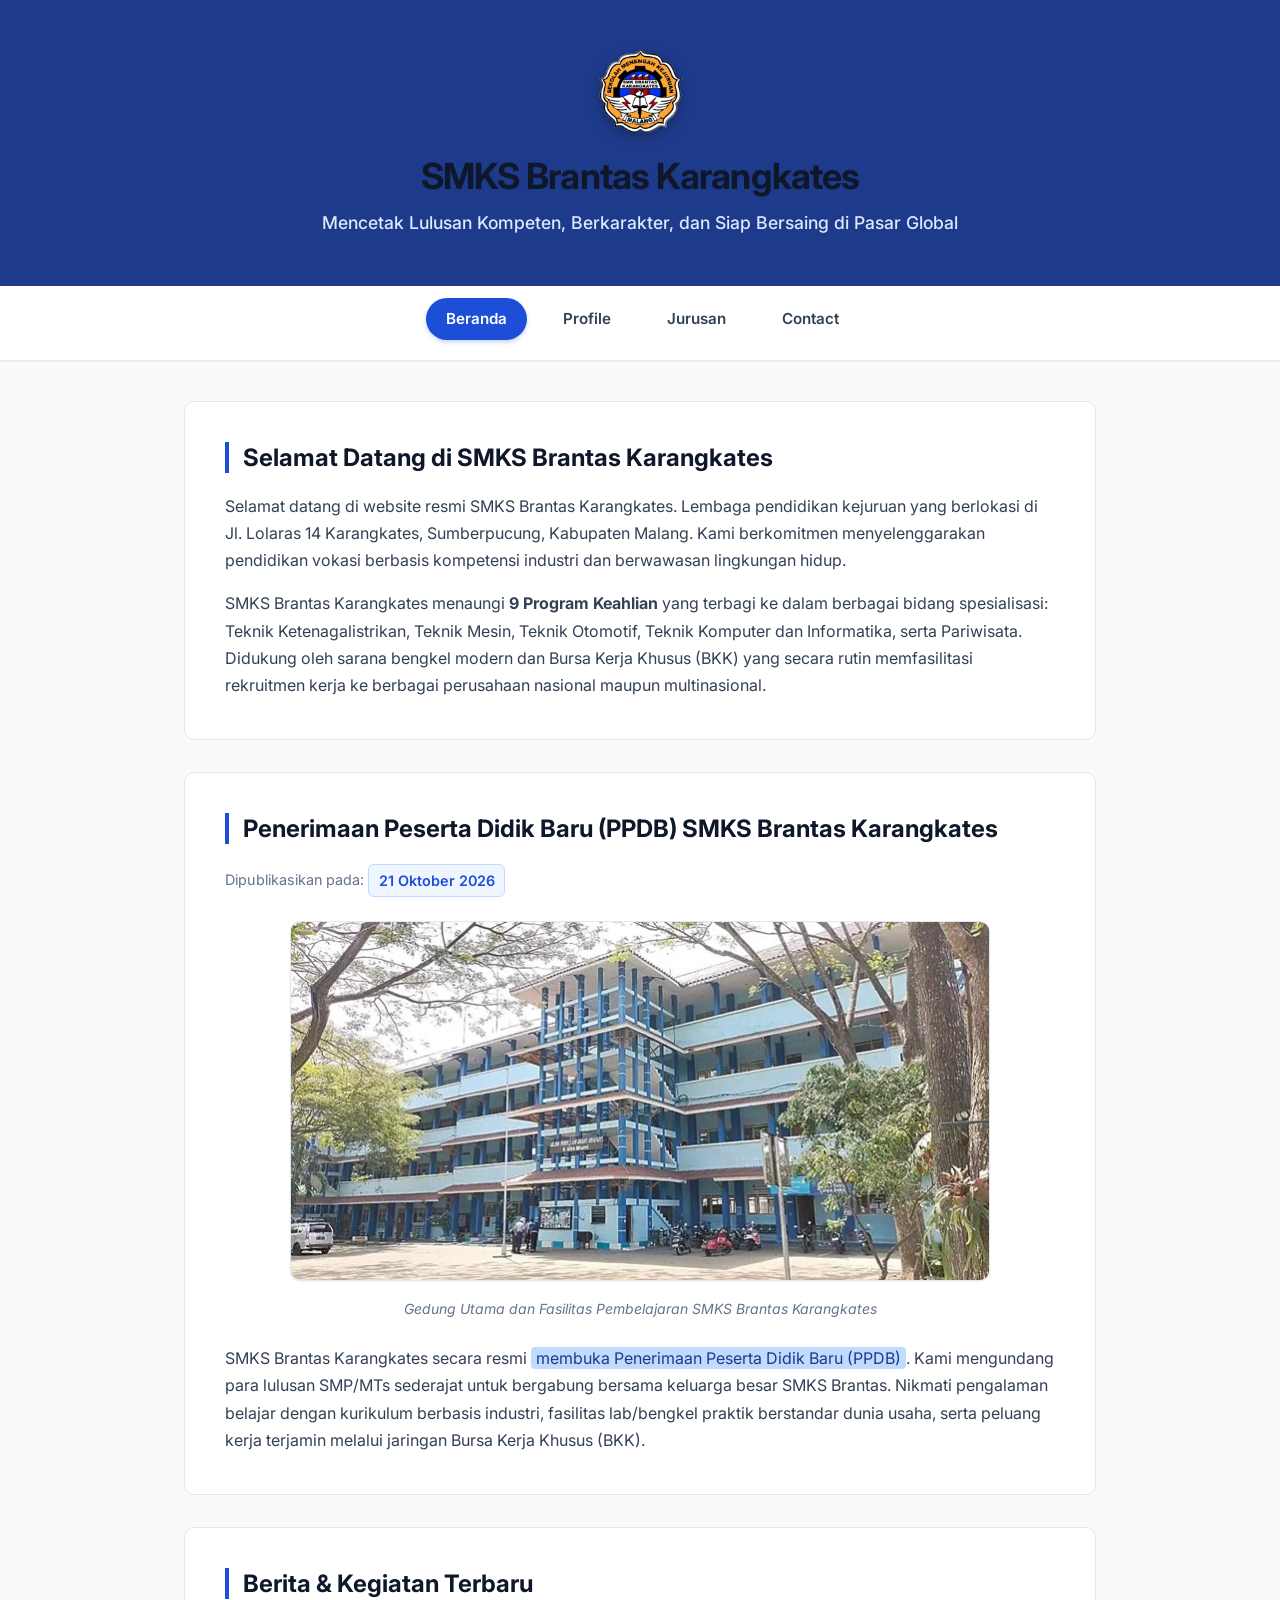
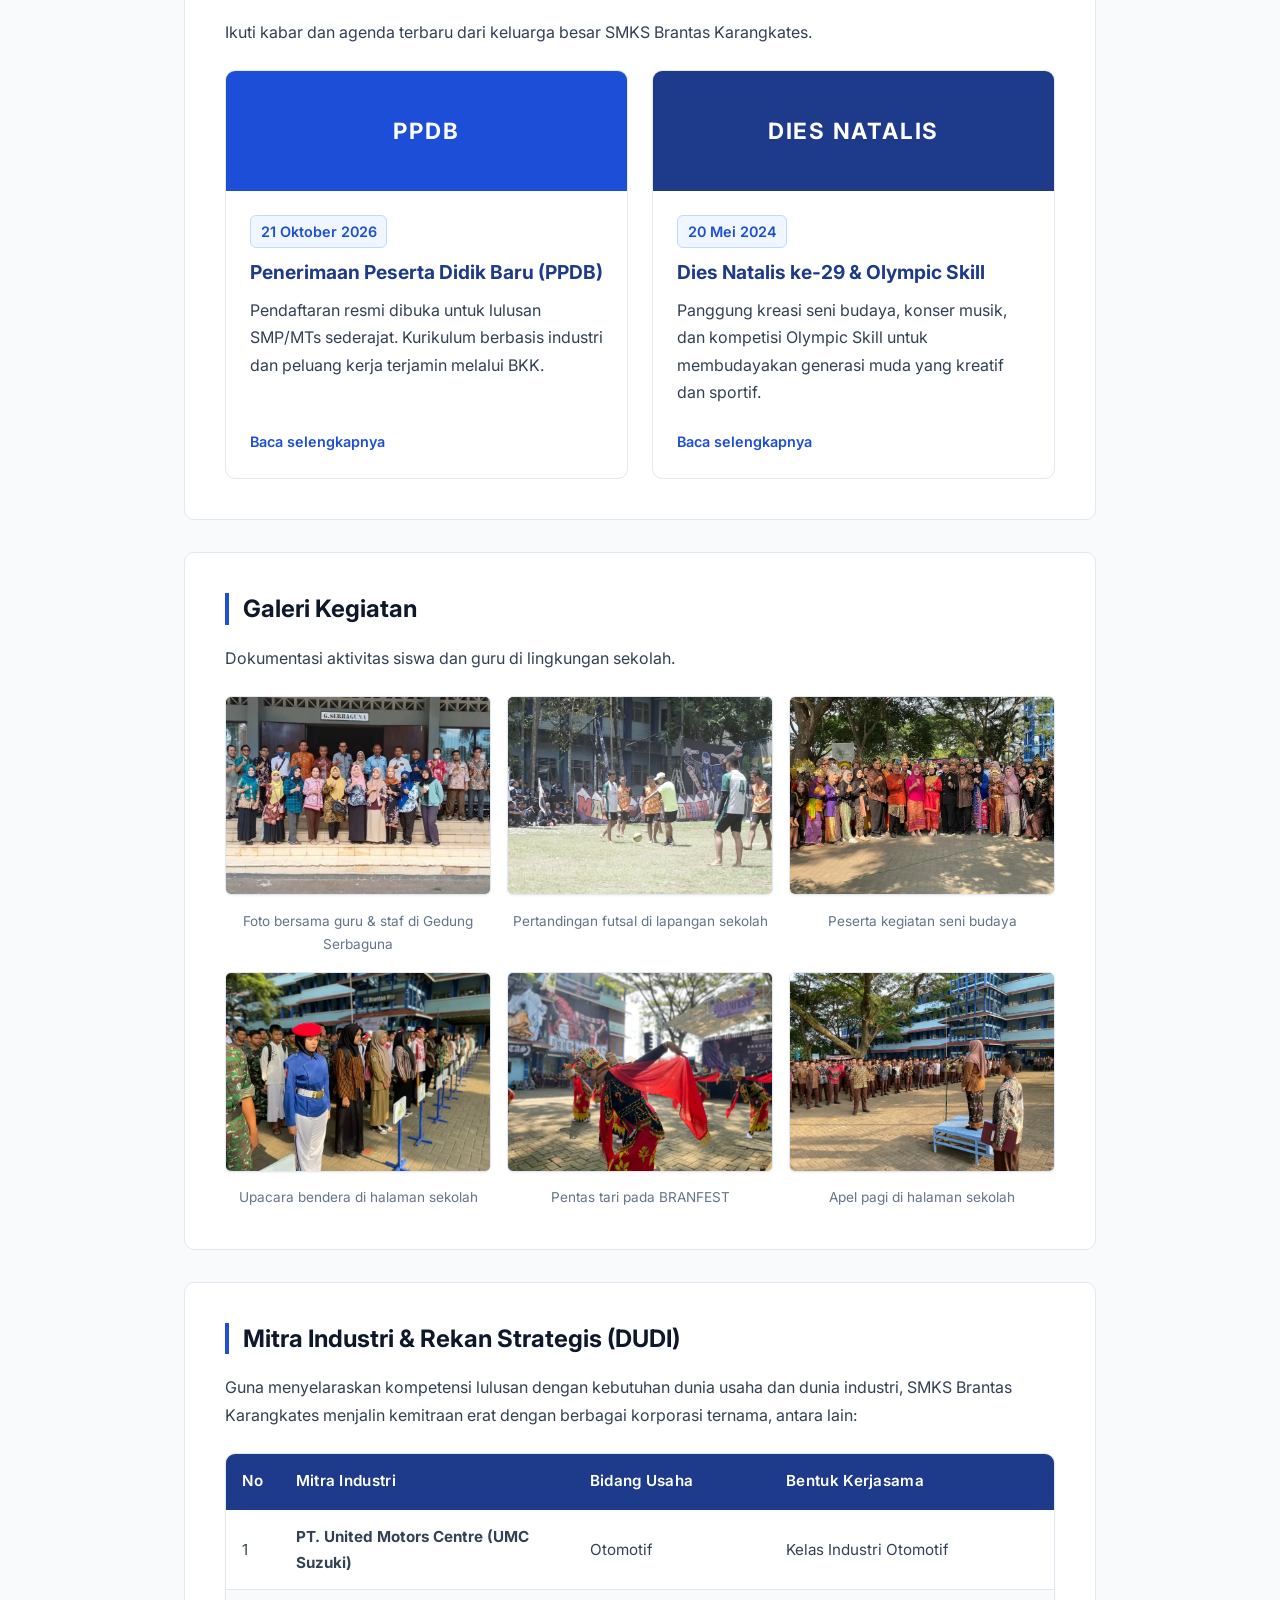
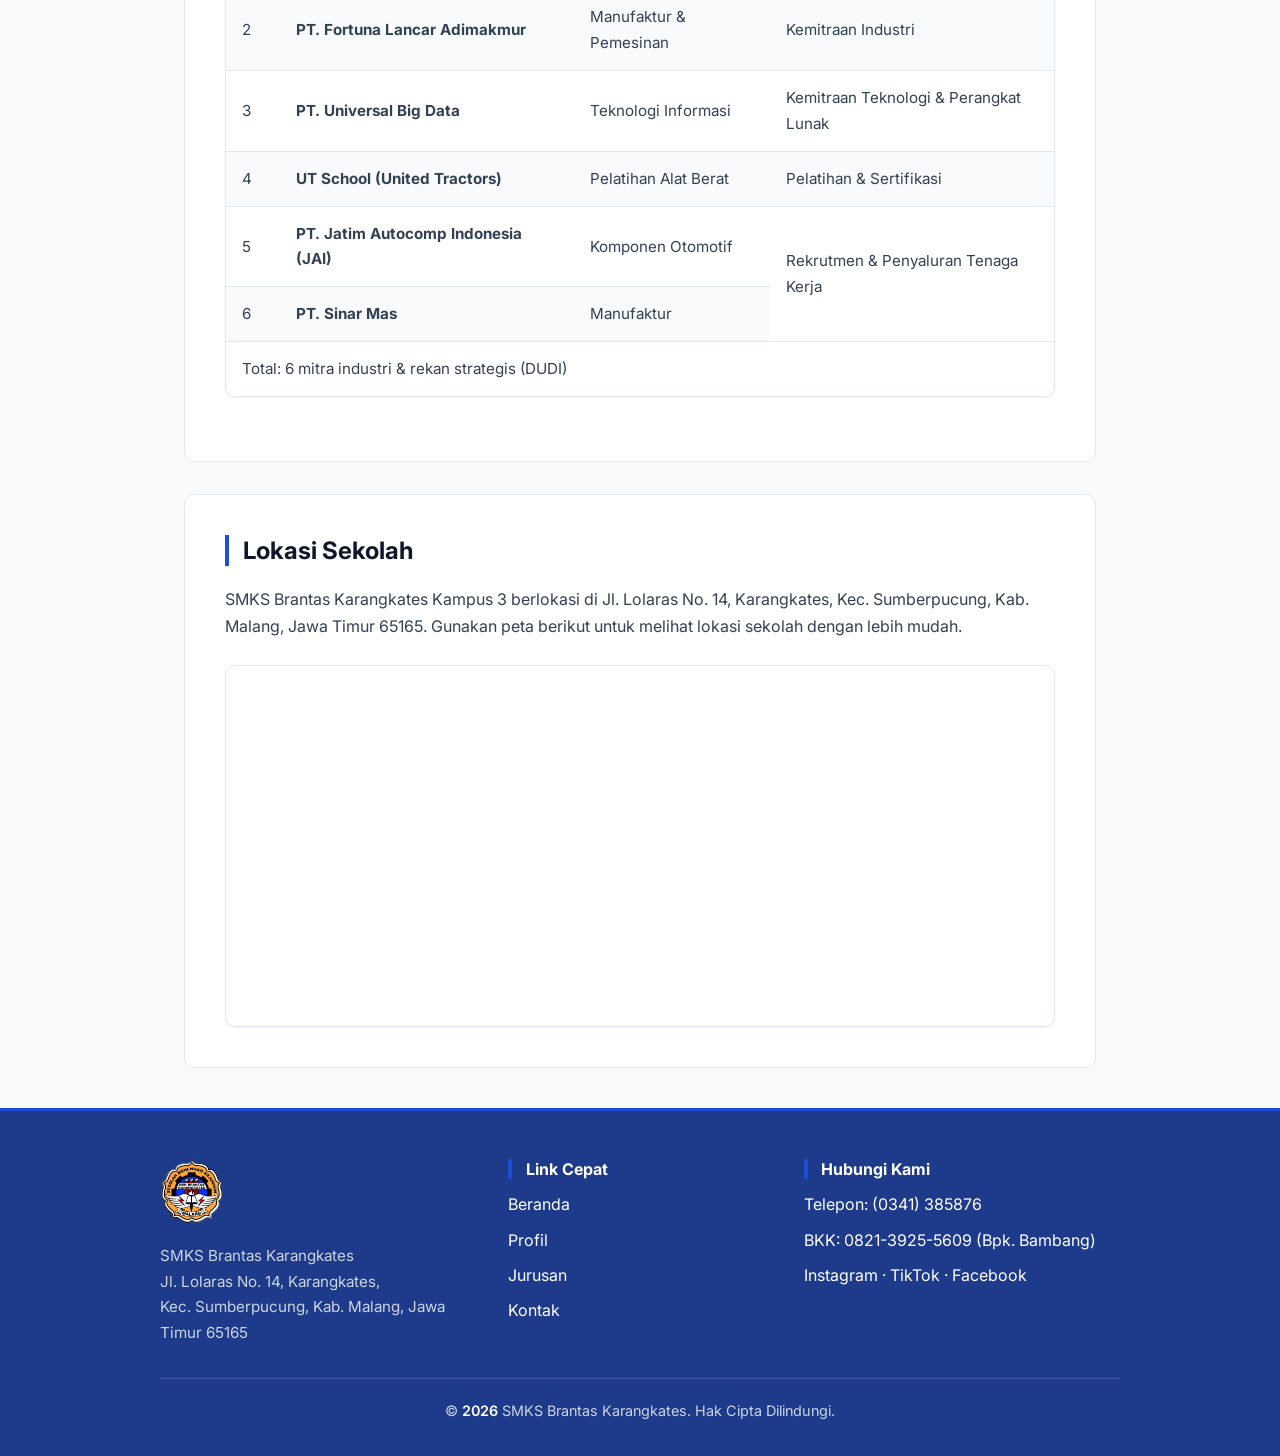
==== index.html @ 74ef0ad8 "first commit" ====
<!DOCTYPE html>
<html lang="id">
  <head>
    <meta charset="UTF-8" />
    <meta name="viewport" content="width=device-width, initial-scale=1.0" />
    <meta name="description" content="Website resmi SMKS Brantas Karangkates - sekolah kejuruan di Kabupaten Malang dengan 9 program keahlian, kurikulum berbasis industri, dan jaringan Bursa Kerja Khusus (BKK)." />
    <title>SMKS Brantas Karangkates - Beranda Resmi</title>
    <link rel="preconnect" href="https://fonts.googleapis.com" />
    <link rel="preconnect" href="https://fonts.gstatic.com" crossorigin />
    <link rel="icon" type="image/png" href="asset/favicon.png">
    <link rel="stylesheet" href="style/style.css" />
  </head>
  <body>
    <a href="#konten-utama" class="skip-link">Lewati ke konten utama</a>
    <header>
      <img src="asset/logo.webp" alt="Logo SMKS Brantas" class="logo" width="85" height="85" decoding="async" />
      <h1>SMKS Brantas Karangkates</h1>
      <p>Mencetak Lulusan Kompeten, Berkarakter, dan Siap Bersaing di Pasar Global</p>
    </header>
    <nav>
      <ul>
        <li><a href="index.html" class="active">Beranda</a></li>
        <li><a href="profile.html">Profile</a></li>
        <li><a href="jurusan.html">Jurusan</a></li>
        <li><a href="kontak.html">Contact</a></li>
      </ul>
    </nav>
    <main id="konten-utama">
      <section>
        <h2>Selamat Datang di SMKS Brantas Karangkates</h2>
        <p>
          Selamat datang di website resmi SMKS Brantas Karangkates. Lembaga pendidikan kejuruan yang berlokasi di Jl. Lolaras 14 Karangkates, Sumberpucung, Kabupaten Malang. Kami berkomitmen menyelenggarakan pendidikan vokasi berbasis kompetensi industri dan berwawasan lingkungan hidup.
        </p>
        <p>
          SMKS Brantas Karangkates menaungi <strong>9 Program Keahlian</strong> yang terbagi ke dalam berbagai bidang spesialisasi: Teknik Ketenagalistrikan, Teknik Mesin, Teknik Otomotif, Teknik Komputer dan Informatika, serta Pariwisata. Didukung oleh sarana bengkel modern dan Bursa Kerja Khusus (BKK) yang secara rutin memfasilitasi rekruitmen kerja ke berbagai perusahaan nasional maupun multinasional.
        </p>
      </section>
      <article>
        <h2>Penerimaan Peserta Didik Baru (PPDB) SMKS Brantas Karangkates</h2>
        <p class="meta-post">
          Dipublikasikan pada:
          <time datetime="2026-10-21">21 Oktober 2026</time>
        </p>
        <figure>
          <img src="asset/foto-sekolah.webp" alt="Gedung dan Lingkungan Kampus SMKS Brantas Karangkates" width="700" height="359" loading="lazy" decoding="async" />
          <figcaption>
            Gedung Utama dan Fasilitas Pembelajaran SMKS Brantas Karangkates
          </figcaption>
        </figure>
        <p>
          SMKS Brantas Karangkates secara resmi <mark>membuka Penerimaan Peserta Didik Baru (PPDB)</mark>. Kami mengundang para lulusan SMP/MTs sederajat untuk bergabung bersama keluarga besar SMKS Brantas. Nikmati pengalaman belajar dengan kurikulum berbasis industri, fasilitas lab/bengkel praktik berstandar dunia usaha, serta peluang kerja terjamin melalui jaringan Bursa Kerja Khusus (BKK).
        </p>
      </article>
      <section>
        <h2>Berita & Kegiatan Terbaru</h2>
        <p>Ikuti kabar dan agenda terbaru dari keluarga besar SMKS Brantas Karangkates.</p>
        <div class="news-grid">
          <article class="news-card">
            <div class="news-thumbnail" aria-hidden="true">
              <span>PPDB</span>
            </div>
            <div class="news-body">
              <time datetime="2026-10-21">21 Oktober 2026</time>
              <h3>Penerimaan Peserta Didik Baru (PPDB)</h3>
              <p>Pendaftaran resmi dibuka untuk lulusan SMP/MTs sederajat. Kurikulum berbasis industri dan peluang kerja terjamin melalui BKK.</p>
              <a href="#" class="news-link">Baca selengkapnya<span class="visually-hidden"> tentang Penerimaan Peserta Didik Baru</span></a>
            </div>
          </article>
          <article class="news-card">
            <div class="news-thumbnail news-thumbnail-alt" aria-hidden="true">
              <span>Dies Natalis</span>
            </div>
            <div class="news-body">
              <time datetime="2024-05-20">20 Mei 2024</time>
              <h3>Dies Natalis ke-29 & Olympic Skill</h3>
              <p>Panggung kreasi seni budaya, konser musik, dan kompetisi Olympic Skill untuk membudayakan generasi muda yang kreatif dan sportif.</p>
              <a href="#" class="news-link">Baca selengkapnya<span class="visually-hidden"> tentang Dies Natalis ke-29</span></a>
            </div>
          </article>
        </div>
      </section>
      <section>
        <h2>Galeri Kegiatan</h2>
        <p>Dokumentasi aktivitas siswa dan guru di lingkungan sekolah.</p>
        <div class="galeri-grid">
          <figure>
            <img src="asset/galeri/galeri-1.webp" alt="Foto bersama guru dan staf di depan Gedung Serbaguna sekolah" width="800" height="600" loading="lazy" decoding="async" />
            <figcaption>Foto bersama guru &amp; staf di Gedung Serbaguna</figcaption>
          </figure>
          <figure>
            <img src="asset/galeri/galeri-2.webp" alt="Pertandingan futsal antarkelas di lapangan sekolah" width="800" height="600" loading="lazy" decoding="async" />
            <figcaption>Pertandingan futsal di lapangan sekolah</figcaption>
          </figure>
          <figure>
            <img src="asset/galeri/galeri-3.webp" alt="Peserta kegiatan seni budaya mengenakan busana tradisional" width="800" height="600" loading="lazy" decoding="async" />
            <figcaption>Peserta kegiatan seni budaya</figcaption>
          </figure>
          <figure>
            <img src="asset/galeri/galeri-4.webp" alt="Barisan siswa mengikuti upacara bendera di halaman sekolah" width="800" height="600" loading="lazy" decoding="async" />
            <figcaption>Upacara bendera di halaman sekolah</figcaption>
          </figure>
          <figure>
            <img src="asset/galeri/galeri-5.webp" alt="Pentas seni tari tradisional pada acara BRANFEST" width="800" height="600" loading="lazy" decoding="async" />
            <figcaption>Pentas tari pada BRANFEST</figcaption>
          </figure>
          <figure>
            <img src="asset/galeri/galeri-6.webp" alt="Apel pagi siswa di halaman sekolah" width="800" height="600" loading="lazy" decoding="async" />
            <figcaption>Apel pagi di halaman sekolah</figcaption>
          </figure>
        </div>
      </section>
      <section>
        <h2>Mitra Industri & Rekan Strategis (DUDI)</h2>
        <p>
          Guna menyelaraskan kompetensi lulusan dengan kebutuhan dunia usaha dan dunia industri, SMKS Brantas Karangkates menjalin kemitraan erat dengan berbagai korporasi ternama, antara lain:
        </p>
        <table>
          <thead>
            <tr>
              <th scope="col">No</th>
              <th scope="col">Mitra Industri</th>
              <th scope="col">Bidang Usaha</th>
              <th scope="col">Bentuk Kerjasama</th>
            </tr>
          </thead>
          <tbody>
            <tr>
              <td>1</td>
              <td><strong>PT. United Motors Centre (UMC Suzuki)</strong></td>
              <td>Otomotif</td>
              <td>Kelas Industri Otomotif</td>
            </tr>
            <tr>
              <td>2</td>
              <td><strong>PT. Fortuna Lancar Adimakmur</strong></td>
              <td>Manufaktur &amp; Pemesinan</td>
              <td>Kemitraan Industri</td>
            </tr>
            <tr>
              <td>3</td>
              <td><strong>PT. Universal Big Data</strong></td>
              <td>Teknologi Informasi</td>
              <td>Kemitraan Teknologi &amp; Perangkat Lunak</td>
            </tr>
            <tr>
              <td>4</td>
              <td><strong>UT School (United Tractors)</strong></td>
              <td>Pelatihan Alat Berat</td>
              <td>Pelatihan &amp; Sertifikasi</td>
            </tr>
            <tr>
              <td>5</td>
              <td><strong>PT. Jatim Autocomp Indonesia (JAI)</strong></td>
              <td>Komponen Otomotif</td>
              <td rowspan="2">Rekrutmen &amp; Penyaluran Tenaga Kerja</td>
            </tr>
            <tr>
              <td>6</td>
              <td><strong>PT. Sinar Mas</strong></td>
              <td>Manufaktur</td>
            </tr>
            <tr>
              <td colspan="4">Total: 6 mitra industri &amp; rekan strategis (DUDI)</td>
            </tr>
          </tbody>
        </table>
      </section>
      <section class="location-section">
        <h2>Lokasi Sekolah</h2>
        <p>
          SMKS Brantas Karangkates Kampus 3 berlokasi di Jl. Lolaras No. 14, Karangkates, Kec. Sumberpucung, Kab. Malang, Jawa Timur 65165.
          Gunakan peta berikut untuk melihat lokasi sekolah dengan lebih mudah.
        </p>
        <div class="location-map">
          <iframe
            src="https://www.google.com/maps/embed?pb=!1m18!1m12!1m3!1d3260.2536402565647!2d112.45830697422477!3d-8.155505378003454!2m3!1f0!2f0!3f0!3m2!1i1024!2i768!4f13.1!3m3!1m2!1s0x2e78986a45e338a7%3A0xc690d927e300d085!2sSMK%20Brantas%20Karangkates%20Kampus%203!5e0!3m2!1sid!2sid!4v1793754090041!5m2!1sid!2sid"
            title="Peta lokasi SMK Brantas Karangkates Kampus 3"
            width="600"
            height="450"
            style="border:0;"
            allowfullscreen=""
            loading="lazy"
            referrerpolicy="strict-origin-when-cross-origin">
          </iframe>
        </div>
      </section>
    </main>
    <footer>
        <div class="footer-grid">
            <div class="footer-col">
                <img src="asset/logo.webp" alt="Logo SMKS Brantas Karangkates" class="footer-logo" width="64" height="64" loading="lazy" decoding="async">
                <p>SMKS Brantas Karangkates<br>Jl. Lolaras No. 14, Karangkates,<br>Kec. Sumberpucung, Kab. Malang, Jawa Timur 65165</p>
            </div>
            <div class="footer-col">
                <h2 class="footer-heading">Link Cepat</h2>
                <ul>
                    <li><a href="index.html">Beranda</a></li>
                    <li><a href="profile.html">Profil</a></li>
                    <li><a href="jurusan.html">Jurusan</a></li>
                    <li><a href="kontak.html">Kontak</a></li>
                </ul>
            </div>
            <div class="footer-col">
                <h2 class="footer-heading">Hubungi Kami</h2>
                <ul>
                    <li>Telepon: (0341) 385876</li>
                    <li>BKK: 0821-3925-5609 (Bpk. Bambang)</li>
                    <li>
                        <a href="https://www.instagram.com/smkbrantaskarangkates" target="_blank" rel="noopener" aria-label="Instagram SMKS Brantas Karangkates (terbuka di tab baru)">Instagram</a> &middot;
                        <a href="https://www.tiktok.com/@smkbrantaskarangkates" target="_blank" rel="noopener" aria-label="TikTok SMKS Brantas Karangkates (terbuka di tab baru)">TikTok</a> &middot;
                        <a href="https://www.facebook.com/smkbrantaskarangkates/" target="_blank" rel="noopener" aria-label="Facebook SMKS Brantas Karangkates (terbuka di tab baru)">Facebook</a>
                    </li>
                </ul>
            </div>
        </div>
        <p class="footer-copy">&copy; <time datetime="2026">2026</time> SMKS Brantas Karangkates. Hak Cipta Dilindungi.</p>
    </footer>
  </body>
</html>
---- style/style.css ----
/* ==========================================================================
   SMKS Brantas - Modern & Clean Blue Theme
   ========================================================================== */

@import url('https://fonts.googleapis.com/css2?family=Inter:wght@400;500;600;700&display=swap');

:root {
    --primary-blue: #1d4ed8;       /* Blue 700 */
    --primary-dark: #1e3a8a;       /* Blue 900 */
    --primary-light: #3b82f6;      /* Blue 500 */
    --accent-sky: #60a5fa;         /* Blue 400 */
    --bg-light: #f8fafc;           /* Slate 50 */
    --bg-blue-tint: #eff6ff;       /* Blue 50 */
    --card-bg: #ffffff;
    --text-primary: #0f172a;       /* Slate 900 */
    --text-secondary: #334155;     /* Slate 700 */
    --text-muted: #64748b;         /* Slate 500 */
    --border-color: #e2e8f0;       /* Slate 200 */
    --border-blue: #bfdbfe;        /* Blue 200 */
    --shadow-sm: 0 1px 2px 0 rgba(0, 0, 0, 0.05);
    --shadow-md: 0 4px 6px -1px rgba(15, 23, 42, 0.07), 0 2px 4px -2px rgba(15, 23, 42, 0.05);
    --shadow-lg: 0 10px 15px -3px rgba(30, 64, 175, 0.1), 0 4px 6px -4px rgba(30, 64, 175, 0.05);
    --radius-sm: 6px;
    --radius-md: 10px;
    --radius-lg: 16px;
}

/* Skip Link (Aksesibilitas) */
.skip-link {
    position: absolute;
    top: -100px;
    left: 1rem;
    z-index: 1000;
    background-color: var(--primary-blue);
    color: #ffffff;
    padding: 0.75rem 1.25rem;
    border-radius: 0 0 var(--radius-sm) var(--radius-sm);
    font-weight: 600;
    text-decoration: none;
    transition: top 0.2s ease-in-out;
}

.skip-link:focus {
    top: 0;
}

/* Hero Call-To-Action Buttons */
.cta-row {
    display: flex;
    justify-content: center;
    flex-wrap: wrap;
    gap: 0.75rem;
    margin-top: 1.5rem;
}

.btn {
    display: inline-block;
    padding: 0.75rem 1.5rem;
    font-size: 0.95rem;
    font-weight: 600;
    text-decoration: none;
    border-radius: var(--radius-sm);
    transition: all 0.2s ease-in-out;
}

.btn-primary {
    background-color: #ffffff;
    color: var(--primary-dark);
}

.btn-primary:hover {
    background-color: var(--bg-blue-tint);
    transform: scale(0.98);
}

.btn-secondary {
    background-color: rgba(255, 255, 255, 0.12);
    color: #ffffff;
    border: 1px solid rgba(255, 255, 255, 0.45);
}

.btn-secondary:hover {
    background-color: rgba(255, 255, 255, 0.22);
    transform: scale(0.98);
}

.btn:focus-visible {
    outline: 3px solid #ffffff;
    outline-offset: 2px;
}

/* Reset & Base Styles */
* {
    margin: 0;
    padding: 0;
    box-sizing: border-box;
}

body {
    font-family: 'Inter', system-ui, -apple-system, sans-serif;
    background-color: var(--bg-light);
    color: var(--text-secondary);
    line-height: 1.7;
    min-height: 100vh;
    display: flex;
    flex-direction: column;
}

html {
    scroll-behavior: smooth;
}

/* ==========================================================================
   Header
   ========================================================================== */
header {
    background-color: var(--primary-dark);
    color: #ffffff;
    padding: 3rem 1.5rem;
    text-align: center;
}

header .logo {
    width: 85px;
    height: 85px;
    object-fit: contain;
    margin-bottom: 0.75rem;
    filter: drop-shadow(0 4px 6px rgba(0, 0, 0, 0.25));
    border: none;
    box-shadow: none;
    border-radius: 0;
    background: transparent;
    display: inline-block;
}

header h1 {
    font-size: 2.25rem;
    font-weight: 700;
    letter-spacing: -0.025em;
    margin-bottom: 0.5rem;
}

header p {
    font-size: 1.1rem;
    color: #dbeafe;
    font-weight: 500;
}

/* ==========================================================================
   Navigation Bar
   ========================================================================== */
nav {
    background-color: #ffffff;
    box-shadow: var(--shadow-sm);
    border-bottom: 1px solid var(--border-color);
    position: sticky;
    top: 0;
    z-index: 100;
}

nav ul {
    list-style: none;
    display: flex;
    justify-content: center;
    align-items: center;
    gap: 0.75rem;
    padding: 0.75rem 1rem;
    max-width: 1000px;
    margin: 0 auto;
    flex-wrap: wrap;
}

nav ul li a {
    text-decoration: none;
    color: var(--text-secondary);
    font-weight: 600;
    font-size: 0.95rem;
    padding: 0.5rem 1.25rem;
    border-radius: 9999px;
    transition: all 0.2s ease-in-out;
    display: inline-block;
}

nav ul li a:hover {
    color: var(--primary-blue);
    background-color: var(--bg-blue-tint);
}

nav ul li a.active {
    color: #ffffff;
    background-color: var(--primary-blue);
    box-shadow: 0 2px 4px rgba(29, 78, 216, 0.25);
}

nav ul li a:focus-visible {
    outline: 3px solid var(--primary-light);
    outline-offset: 2px;
    border-radius: 9999px;
}

/* ==========================================================================
   Main Content Layout
   ========================================================================== */
main {
    max-width: 960px;
    width: 100%;
    margin: 2.5rem auto;
    padding: 0 1.5rem;
    flex: 1;
    display: flex;
    flex-direction: column;
    gap: 2rem;
}

/* Sections & Articles */
section,
article {
    background-color: var(--card-bg);
    border-radius: var(--radius-md);
    border: 1px solid var(--border-color);
    box-shadow: none;
    padding: 2.5rem;
}

h2 {
    font-size: 1.5rem;
    color: var(--text-primary);
    margin-bottom: 1.25rem;
    position: relative;
    padding-left: 0.85rem;
    border-left: 4px solid var(--primary-blue);
}

/* Headings */
h1, h2, h3, h4 {
    color: var(--text-primary);
    font-weight: 700;
    line-height: 1.3;
}

h3 {
    font-size: 1.2rem;
    color: var(--primary-dark);
    margin: 1.5rem 0 0.75rem 0;
}

p {
    margin-bottom: 1rem;
    color: var(--text-secondary);
}

p:last-child {
    margin-bottom: 0;
}

/* Jurusan: Jump Nav & Grid Kartu */
.jump-nav {
    display: flex;
    flex-wrap: wrap;
    gap: 0.5rem;
    margin-top: 1.25rem;
}

.jump-nav a {
    display: inline-block;
    padding: 0.4rem 0.9rem;
    font-size: 0.85rem;
    font-weight: 600;
    color: var(--primary-blue);
    background-color: var(--bg-blue-tint);
    border: 1px solid var(--border-blue);
    border-radius: 9999px;
    text-decoration: none;
    transition: all 0.2s ease-in-out;
}

.jump-nav a:hover {
    color: #ffffff;
    background-color: var(--primary-blue);
}

.jump-nav a:focus-visible {
    outline: 3px solid var(--primary-light);
    outline-offset: 2px;
}

.jurusan-grid {
    display: grid;
    grid-template-columns: repeat(auto-fit, minmax(340px, 1fr));
    gap: 1.5rem;
}

.jurusan-card {
    scroll-margin-top: 5.5rem;
}

.jurusan-card h2 {
    font-size: 1.25rem;
}

.jurusan-card h3 {
    font-size: 1.05rem;
}

/* Galeri Kegiatan */
.galeri-grid {
    display: grid;
    grid-template-columns: repeat(auto-fit, minmax(240px, 1fr));
    gap: 1rem;
    margin-top: 1.5rem;
}

.galeri-grid figure {
    margin: 0;
}

.galeri-grid img {
    width: 100%;
    aspect-ratio: 4 / 3;
    object-fit: cover;
    border-radius: var(--radius-sm);
}

.galeri-grid figcaption {
    margin-top: 0.4rem;
    font-size: 0.85rem;
    font-style: normal;
}

/* Definition List Kontak */
.kontak-list {
    margin: 1rem 0 0 0;
}

.kontak-list dt {
    font-weight: 700;
    color: var(--text-primary);
}

.kontak-list dd {
    margin: 0.15rem 0 0.9rem 0;
    padding-left: 1.25rem;
    border-left: 3px solid var(--border-blue);
    color: var(--text-secondary);
}

.kontak-list a {
    color: var(--primary-blue);
    font-weight: 600;
}

/* Tabel */
.table-wrap {
    overflow-x: auto;
}

mark {
    background-color: var(--border-blue);
    color: var(--primary-dark);
    padding: 0.05em 0.3em;
    border-radius: 4px;
}

/* Berita: Kartu Grid (News Cards) */
.meta-post {
    font-size: 0.9rem;
    color: var(--text-muted);
}

.news-grid {
    display: grid;
    grid-template-columns: repeat(auto-fit, minmax(280px, 1fr));
    gap: 1.5rem;
    margin-top: 1.5rem;
}

.news-card {
    padding: 0;
    overflow: hidden;
    display: flex;
    flex-direction: column;
}

.news-card:hover {
    transform: translateY(-3px);
    box-shadow: var(--shadow-lg);
}

.news-thumbnail {
    height: 120px;
    display: flex;
    align-items: center;
    justify-content: center;
    background-color: var(--primary-blue);
}

.news-thumbnail-alt {
    background-color: var(--primary-dark);
}

.news-thumbnail span {
    color: #ffffff;
    font-weight: 700;
    font-size: 1.4rem;
    letter-spacing: 0.08em;
    text-transform: uppercase;
}

.news-body {
    padding: 1.5rem;
    display: flex;
    flex-direction: column;
    gap: 0.5rem;
    flex: 1;
}

.news-body time {
    align-self: flex-start;
}

.news-body h3 {
    margin: 0.25rem 0;
}

.news-link {
    margin-top: auto;
    color: var(--primary-blue);
    font-weight: 600;
    font-size: 0.9rem;
    text-decoration: none;
}

.news-link:hover {
    text-decoration: underline;
}

.visually-hidden {
    position: absolute;
    width: 1px;
    height: 1px;
    margin: -1px;
    padding: 0;
    overflow: hidden;
    clip: rect(0 0 0 0);
    white-space: nowrap;
    border: 0;
}

/* Time Badge */
time {
    display: inline-block;
    color: var(--primary-blue);
    font-weight: 600;
    font-size: 0.9rem;
    background-color: var(--bg-blue-tint);
    padding: 0.2rem 0.6rem;
    border-radius: var(--radius-sm);
    border: 1px solid var(--border-blue);
}

/* ==========================================================================
   Blockquote
   ========================================================================== */
blockquote {
    background-color: var(--bg-blue-tint);
    border-left: 4px solid var(--primary-blue);
    border-radius: 0 var(--radius-md) var(--radius-md) 0;
    padding: 1.25rem 1.5rem;
    margin: 1.5rem 0;
    font-style: italic;
    color: var(--primary-dark);
}

blockquote p {
    margin-bottom: 0.5rem;
    color: var(--primary-dark);
    font-weight: 500;
}

blockquote cite {
    display: block;
    font-size: 0.875rem;
    font-style: normal;
    font-weight: 600;
    color: var(--text-muted);
}

/* ==========================================================================
   Lists (OL & UL)
   ========================================================================== */
ol, ul {
    margin: 1rem 0 1.25rem 1.5rem;
    color: var(--text-secondary);
}

ol li, ul li {
    margin-bottom: 0.5rem;
    padding-left: 0.25rem;
}

ol li::marker {
    color: var(--primary-blue);
    font-weight: 700;
}

ul li::marker {
    color: var(--primary-light);
}

/* ==========================================================================
   Figures & Images
   ========================================================================== */
figure {
    margin: 1.5rem 0;
    text-align: center;
}

figure img,
img {
    max-width: 100%;
    height: auto;
    border-radius: var(--radius-md);
    box-shadow: var(--shadow-sm);
    border: 1px solid var(--border-color);
    display: inline-block;
}

figcaption {
    margin-top: 0.5rem;
    font-size: 0.875rem;
    color: var(--text-muted);
    font-style: italic;
}

/* ==========================================================================
   Embedded Media / Video (iframe)
   ========================================================================== */
iframe {
    display: block;
    margin: 1.5rem auto;
    max-width: 100%;
    aspect-ratio: 16 / 9;
    height: auto;
    border-radius: var(--radius-md);
    box-shadow: var(--shadow-sm);
    border: none;
}

.location-map {
    overflow: hidden;
    margin-top: 1.5rem;
    border: 1px solid var(--border-color);
    border-radius: var(--radius-md);
    box-shadow: var(--shadow-sm);
}

.location-map iframe {
    width: 100%;
    height: 360px;
    margin: 0;
}

/* ==========================================================================
   Table Styles
   ========================================================================== */
table {
    width: 100%;
    border-collapse: separate;
    border-spacing: 0;
    margin: 1.5rem 0;
    border-radius: var(--radius-md);
    overflow: hidden;
    border: 1px solid var(--border-color);
    box-shadow: var(--shadow-sm);
    background-color: #ffffff;
}

table thead {
    background-color: var(--primary-dark);
    color: #ffffff;
}

table th {
    padding: 0.875rem 1rem;
    font-weight: 600;
    font-size: 0.95rem;
    text-align: left;
    letter-spacing: 0.02em;
    border-bottom: 2px solid var(--primary-dark);
}

table td {
    padding: 0.875rem 1rem;
    font-size: 0.95rem;
    color: var(--text-secondary);
    border-bottom: 1px solid var(--border-color);
}

table tbody tr:last-child td {
    border-bottom: none;
}

table tbody tr:nth-child(even) {
    background-color: #f8fafc;
}

table tbody tr:hover {
    background-color: var(--bg-blue-tint);
    transition: background-color 0.15s ease-in-out;
}

/* ==========================================================================
   Forms & Contact Controls
   ========================================================================== */
form {
    display: flex;
    flex-direction: column;
    gap: 1.25rem;
    margin-top: 1.5rem;
}

.form-group {
    display: flex;
    flex-direction: column;
    gap: 0.5rem;
}

.form-group label {
    font-weight: 600;
    color: var(--text-primary);
    font-size: 0.95rem;
}

input[type="text"],
input[type="email"],
input[type="tel"],
textarea {
    width: 100%;
    padding: 0.75rem 1rem;
    font-family: inherit;
    font-size: 0.95rem;
    color: var(--text-primary);
    background-color: #ffffff;
    border: 1.5px solid var(--border-color);
    border-radius: var(--radius-sm);
    transition: all 0.2s ease-in-out;
}

input:focus,
textarea:focus {
    outline: none;
    border-color: var(--primary-light);
    box-shadow: 0 0 0 3px rgba(59, 130, 246, 0.2);
}

button[type="submit"] {
    align-self: flex-start;
    padding: 0.75rem 1.75rem;
    background-color: var(--primary-blue);
    color: #ffffff;
    font-size: 0.95rem;
    font-weight: 600;
    border: none;
    border-radius: var(--radius-sm);
    cursor: pointer;
    transition: background-color 0.2s ease-in-out;
}

button[type="submit"]:hover {
    background-color: var(--primary-dark);
}

button[type="submit"]:focus-visible {
    outline: 3px solid var(--primary-light);
    outline-offset: 2px;
}

/* Helper Text & Form Feedback */
.helper-text {
    color: var(--text-muted);
    font-size: 0.8rem;
}

.form-feedback {
    background-color: var(--bg-blue-tint);
    border: 1px solid var(--border-blue);
    border-left: 4px solid var(--primary-blue);
    border-radius: var(--radius-sm);
    padding: 0.875rem 1rem;
    color: var(--primary-dark);
    font-weight: 500;
    font-size: 0.95rem;
}

/* ==========================================================================
   Footer
   ========================================================================== */
footer {
    background-color: var(--primary-dark);
    color: #ffffff;
    padding: 3rem 1.5rem 2rem;
    margin-top: auto;
    border-top: 3px solid var(--primary-blue);
}

.footer-grid {
    display: grid;
    grid-template-columns: 1.2fr 1fr 1.2fr;
    gap: 2rem;
    max-width: 960px;
    margin: 0 auto;
}

.footer-logo {
    width: 64px;
    height: 64px;
    object-fit: contain;
    margin-bottom: 0.75rem;
    filter: none;
    border: none;
    box-shadow: none;
    background: transparent;
}

.footer-heading {
    color: #ffffff;
    font-size: 1rem;
    font-weight: 700;
    margin-bottom: 0.75rem;
}

.footer-col ul {
    list-style: none;
    margin: 0;
    padding: 0;
}

.footer-col li {
    margin-bottom: 0.5rem;
    padding-left: 0;
    color: #ffffff;
}

.footer-col li::marker {
    content: none;
}

.footer-col a {
    color: #ffffff;
    text-decoration: none;
}

.footer-col a:hover {
    color: #ffffff;
    text-decoration: underline;
}

.footer-col a:focus-visible {
    outline: 3px solid var(--accent-sky);
    outline-offset: 2px;
}

.footer-copy {
    text-align: center;
    max-width: 960px;
    margin: 2rem auto 0;
    padding-top: 1.25rem;
    border-top: 1px solid rgba(255, 255, 255, 0.15);
    font-size: 0.9rem;
}

footer p {
    color: #cbd5e1;
    font-size: 0.95rem;
}

footer time {
    background: transparent;
    border: none;
    padding: 0;
    color: #ffffff;
}

/* ==========================================================================
   Responsive Design
   ========================================================================== */
@media (max-width: 640px) {
    header {
        padding: 2rem 1rem;
    }

    header h1 {
        font-size: 1.75rem;
    }

    nav ul {
        gap: 0.35rem;
        flex-wrap: nowrap;
        overflow-x: auto;
        justify-content: flex-start;
        -webkit-overflow-scrolling: touch;
    }

    nav ul li a {
        padding: 0.4rem 0.8rem;
        font-size: 0.875rem;
        white-space: nowrap;
        min-height: 44px;
        display: inline-flex;
        align-items: center;
    }

    .cta-row .btn {
        width: 100%;
        text-align: center;
    }

    .footer-grid {
        grid-template-columns: 1fr;
        gap: 1.5rem;
    }

    .jurusan-grid,
    .galeri-grid,
    .news-grid {
        grid-template-columns: 1fr;
    }

    section, article {
        padding: 1.25rem;
    }

    table th, table td {
        padding: 0.6rem 0.75rem;
        font-size: 0.85rem;
    }

    .location-map iframe {
        height: 280px;
    }
}
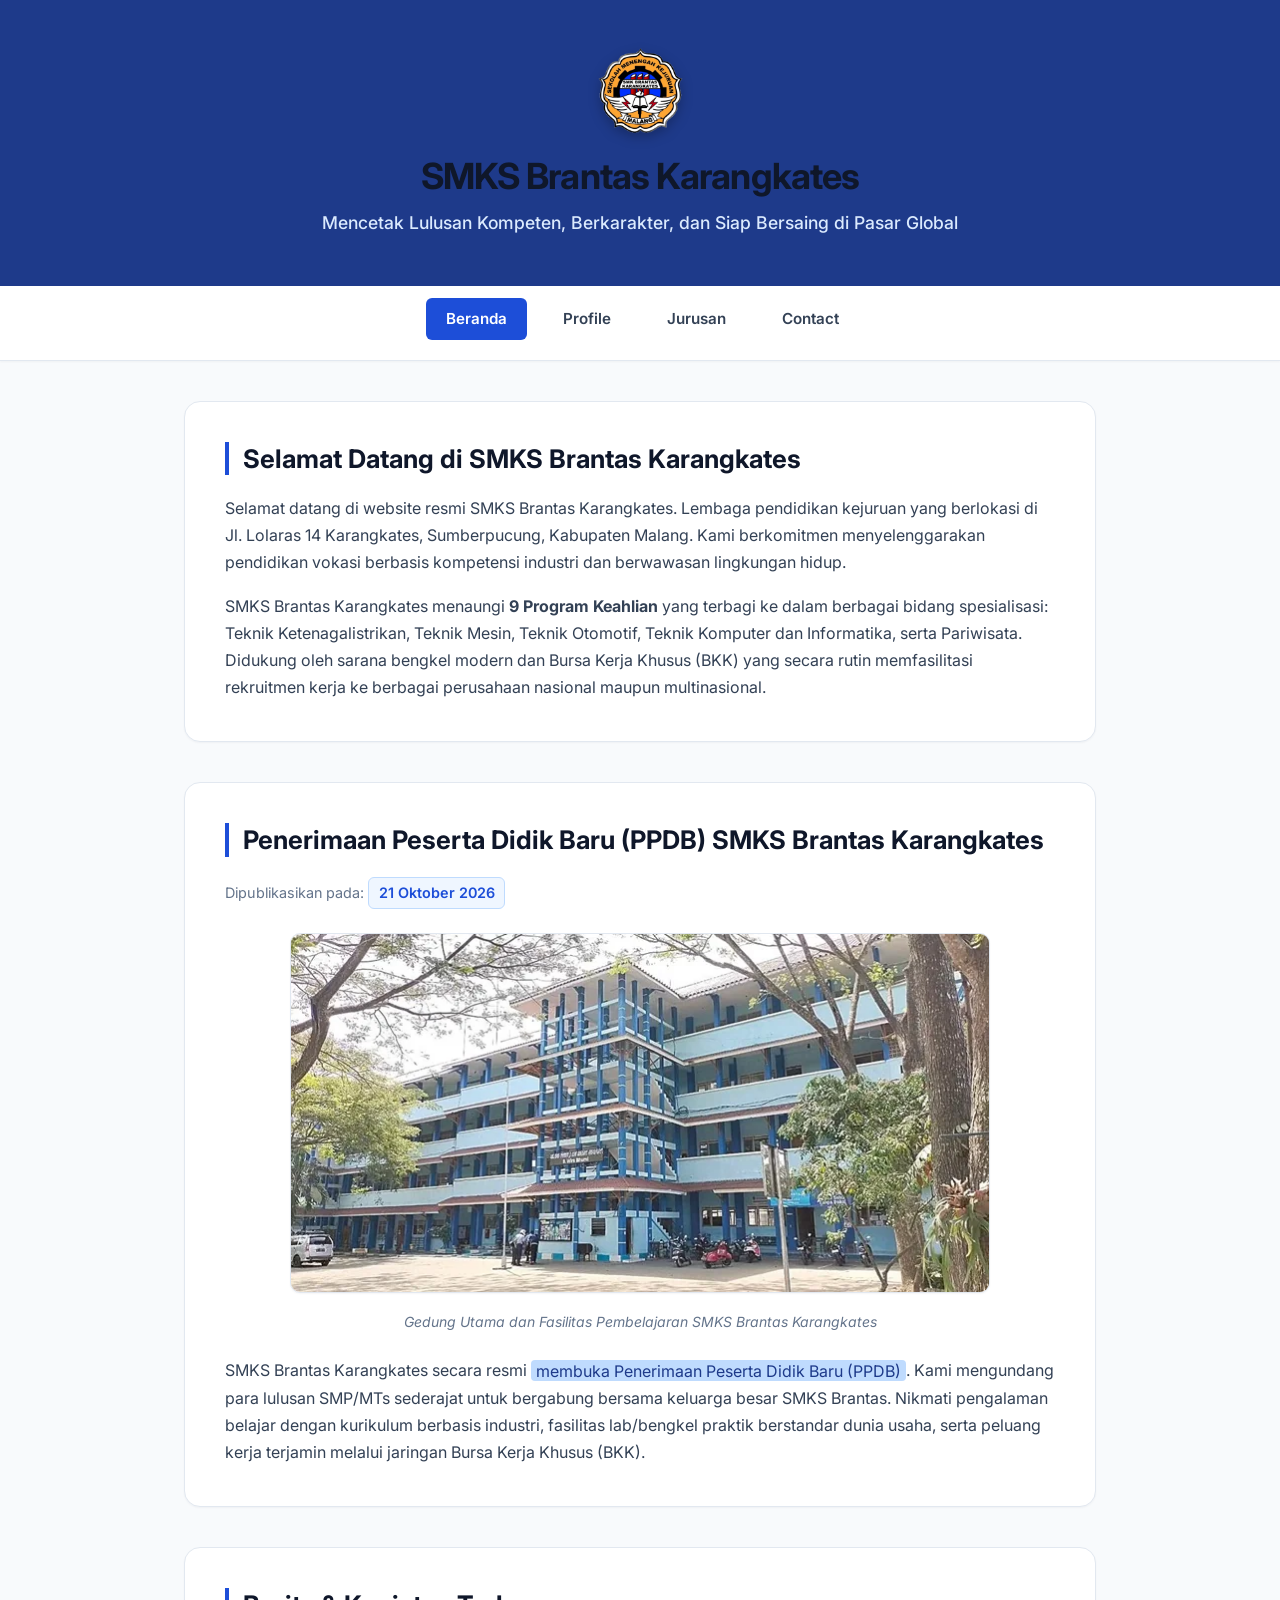
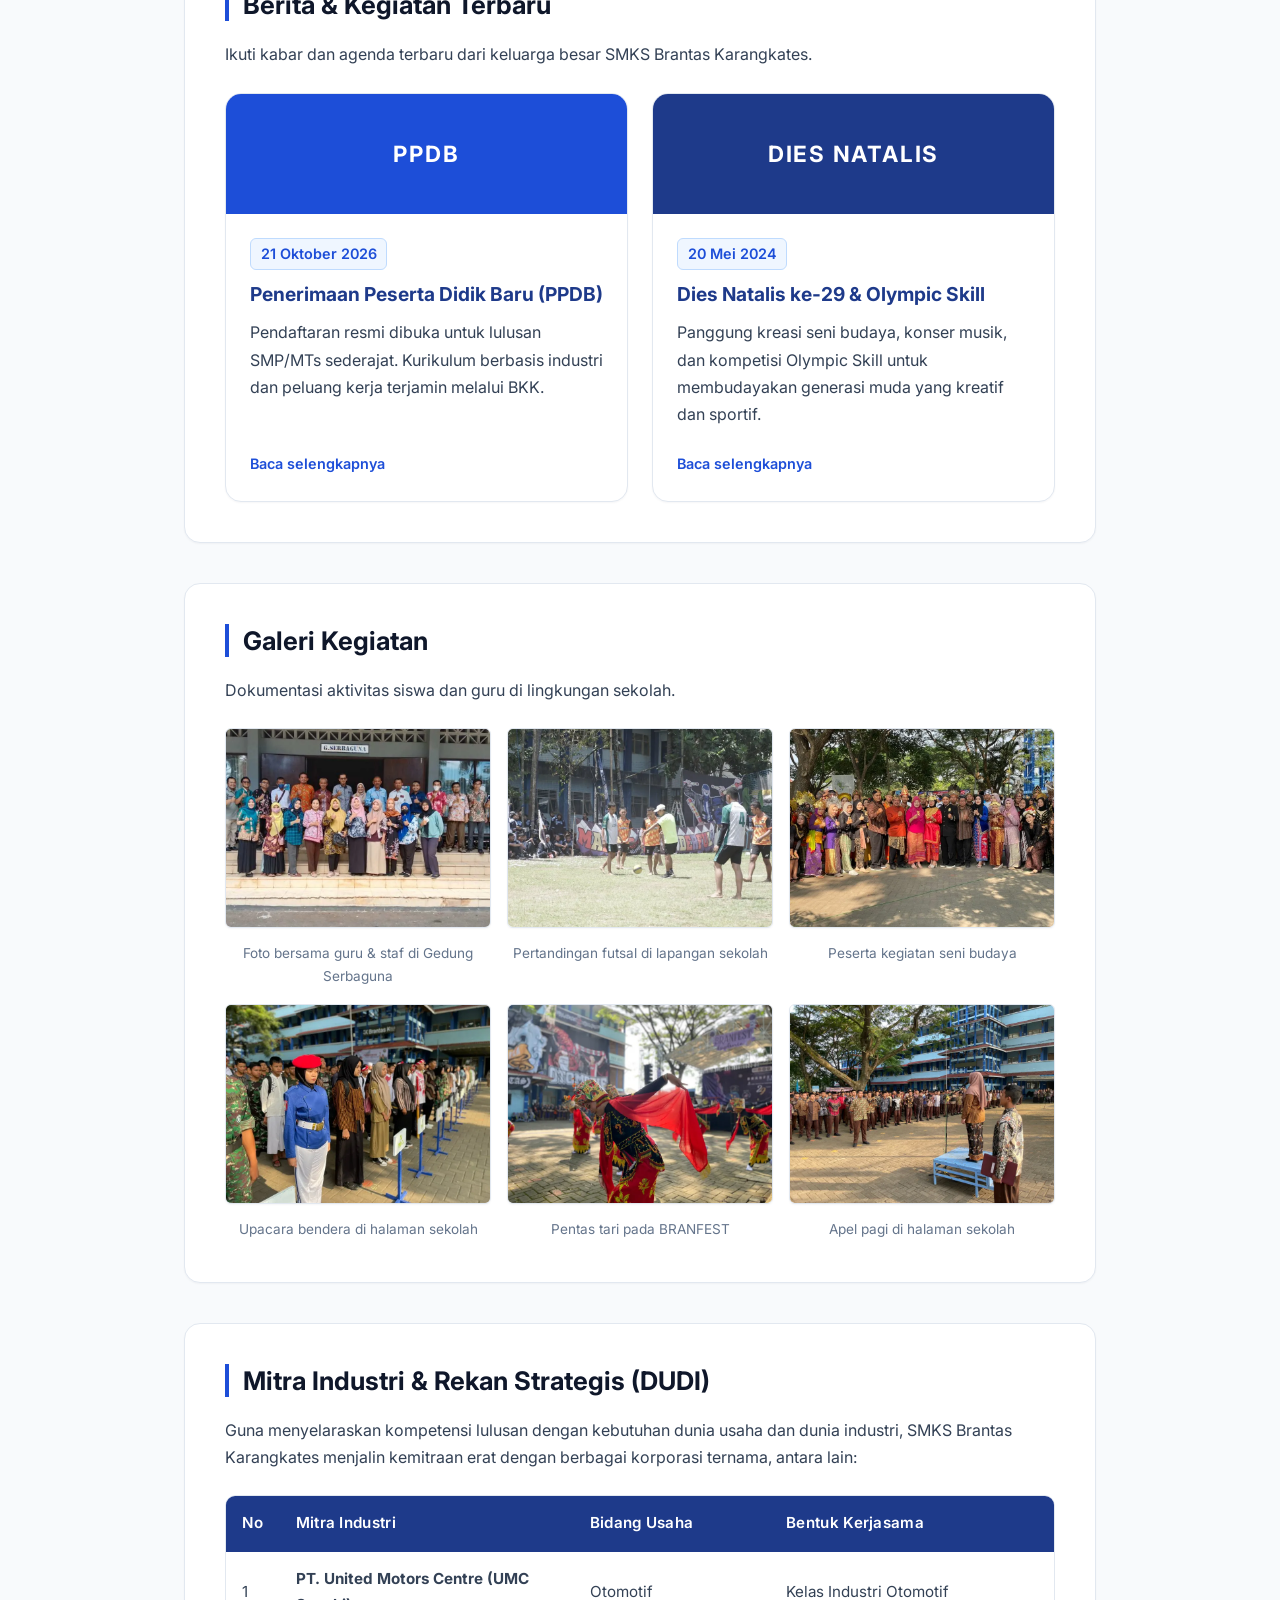
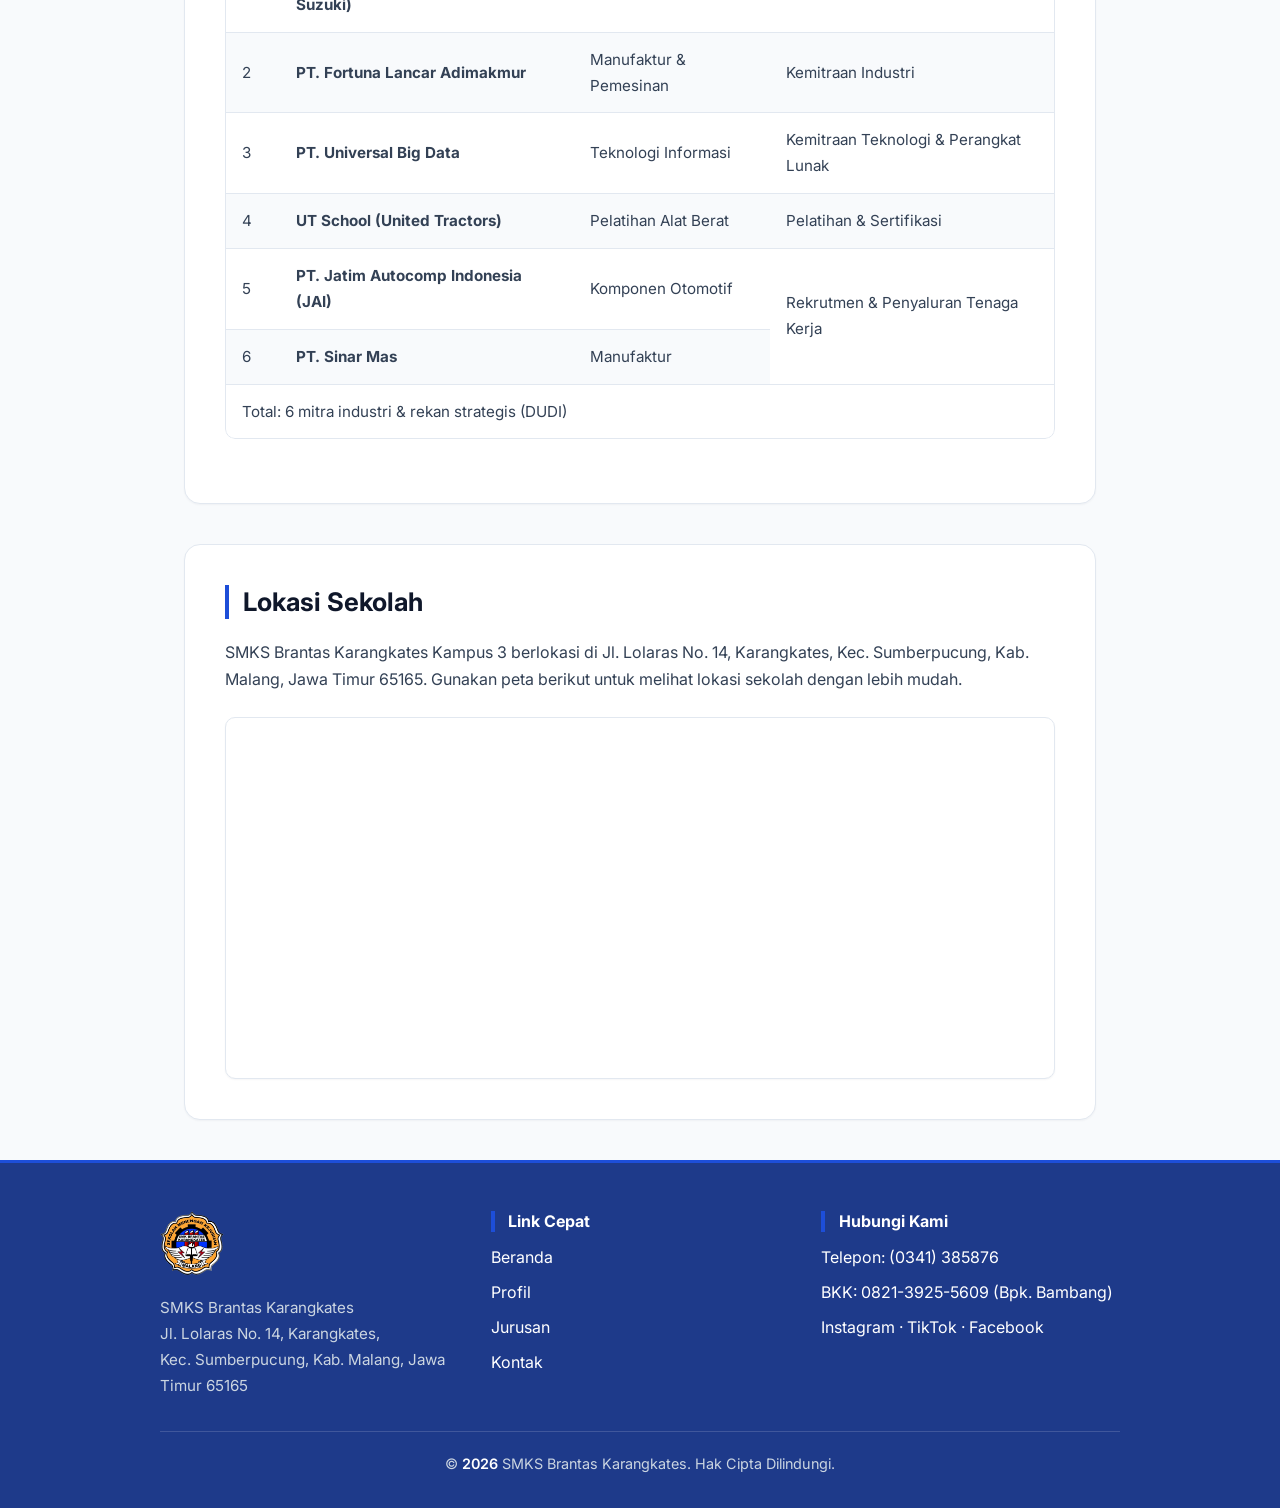
==== commit 6a62dfec: "memperbagus ui" ====
--- a/index.html
+++ b/index.html
@@ -114,6 +114,7 @@
         <p>
           Guna menyelaraskan kompetensi lulusan dengan kebutuhan dunia usaha dan dunia industri, SMKS Brantas Karangkates menjalin kemitraan erat dengan berbagai korporasi ternama, antara lain:
         </p>
+        <div class="table-wrap">
         <table>
           <thead>
             <tr>
@@ -164,6 +165,7 @@
             </tr>
           </tbody>
         </table>
+        </div>
       </section>
       <section class="location-section">
         <h2>Lokasi Sekolah</h2>
--- a/style/style.css
+++ b/style/style.css
@@ -17,9 +17,9 @@
     --text-muted: #64748b;         /* Slate 500 */
     --border-color: #e2e8f0;       /* Slate 200 */
     --border-blue: #bfdbfe;        /* Blue 200 */
-    --shadow-sm: 0 1px 2px 0 rgba(0, 0, 0, 0.05);
-    --shadow-md: 0 4px 6px -1px rgba(15, 23, 42, 0.07), 0 2px 4px -2px rgba(15, 23, 42, 0.05);
-    --shadow-lg: 0 10px 15px -3px rgba(30, 64, 175, 0.1), 0 4px 6px -4px rgba(30, 64, 175, 0.05);
+    --shadow-sm: 0 1px 2px rgba(15, 23, 42, 0.04);
+    --shadow-md: 0 8px 20px rgba(15, 23, 42, 0.05);
+    --shadow-lg: 0 12px 28px rgba(15, 23, 42, 0.08);
     --radius-sm: 6px;
     --radius-md: 10px;
     --radius-lg: 16px;
@@ -54,7 +54,10 @@
 }
 
 .btn {
-    display: inline-block;
+    display: inline-flex;
+    align-items: center;
+    justify-content: center;
+    min-height: 44px;
     padding: 0.75rem 1.5rem;
     font-size: 0.95rem;
     font-weight: 600;
@@ -176,7 +179,7 @@
     font-weight: 600;
     font-size: 0.95rem;
     padding: 0.5rem 1.25rem;
-    border-radius: 9999px;
+    border-radius: var(--radius-sm);
     transition: all 0.2s ease-in-out;
     display: inline-block;
 }
@@ -189,7 +192,7 @@
 nav ul li a.active {
     color: #ffffff;
     background-color: var(--primary-blue);
-    box-shadow: 0 2px 4px rgba(29, 78, 216, 0.25);
+    box-shadow: none;
 }
 
 nav ul li a:focus-visible {
@@ -209,21 +212,21 @@
     flex: 1;
     display: flex;
     flex-direction: column;
-    gap: 2rem;
+    gap: 2.5rem;
 }
 
 /* Sections & Articles */
 section,
 article {
     background-color: var(--card-bg);
-    border-radius: var(--radius-md);
+    border-radius: var(--radius-lg);
     border: 1px solid var(--border-color);
-    box-shadow: none;
+    box-shadow: var(--shadow-sm);
     padding: 2.5rem;
 }
 
 h2 {
-    font-size: 1.5rem;
+    font-size: clamp(1.35rem, 2vw, 1.6rem);
     color: var(--text-primary);
     margin-bottom: 1.25rem;
     position: relative;
@@ -285,13 +288,21 @@
 }
 
 .jurusan-grid {
-    display: grid;
-    grid-template-columns: repeat(auto-fit, minmax(340px, 1fr));
+    display: flex;
+    flex-wrap: wrap;
     gap: 1.5rem;
 }
 
 .jurusan-card {
+    flex: 1 1 340px;
+    min-width: 0;
     scroll-margin-top: 5.5rem;
+    transition: transform 0.2s ease, box-shadow 0.2s ease;
+}
+
+.jurusan-card:hover {
+    transform: translateY(-2px);
+    box-shadow: var(--shadow-md);
 }
 
 .jurusan-card h2 {
@@ -304,14 +315,22 @@
 
 /* Galeri Kegiatan */
 .galeri-grid {
-    display: grid;
-    grid-template-columns: repeat(auto-fit, minmax(240px, 1fr));
+    display: flex;
+    flex-wrap: wrap;
+    align-items: flex-start;
     gap: 1rem;
     margin-top: 1.5rem;
 }
 
 .galeri-grid figure {
+    flex: 1 1 240px;
+    min-width: 0;
     margin: 0;
+    transition: transform 0.2s ease;
+}
+
+.galeri-grid figure:hover {
+    transform: translateY(-2px);
 }
 
 .galeri-grid img {
@@ -352,6 +371,8 @@
 /* Tabel */
 .table-wrap {
     overflow-x: auto;
+    margin: 1.5rem 0;
+    border-radius: var(--radius-md);
 }
 
 mark {
@@ -368,21 +389,25 @@
 }
 
 .news-grid {
-    display: grid;
-    grid-template-columns: repeat(auto-fit, minmax(280px, 1fr));
+    display: flex;
+    flex-wrap: wrap;
+    align-items: stretch;
     gap: 1.5rem;
     margin-top: 1.5rem;
 }
 
 .news-card {
+    flex: 1 1 280px;
+    min-width: 0;
     padding: 0;
     overflow: hidden;
     display: flex;
     flex-direction: column;
+    transition: transform 0.2s ease, box-shadow 0.2s ease;
 }
 
 .news-card:hover {
-    transform: translateY(-3px);
+    transform: translateY(-2px);
     box-shadow: var(--shadow-lg);
 }
 
@@ -567,7 +592,7 @@
     width: 100%;
     border-collapse: separate;
     border-spacing: 0;
-    margin: 1.5rem 0;
+    margin: 0;
     border-radius: var(--radius-md);
     overflow: hidden;
     border: 1px solid var(--border-color);
@@ -704,11 +729,17 @@
 }
 
 .footer-grid {
-    display: grid;
-    grid-template-columns: 1.2fr 1fr 1.2fr;
+    display: flex;
+    flex-wrap: wrap;
+    align-items: flex-start;
     gap: 2rem;
     max-width: 960px;
     margin: 0 auto;
+}
+
+.footer-col {
+    flex: 1 1 220px;
+    min-width: 0;
 }
 
 .footer-logo {
@@ -816,14 +847,14 @@
     }
 
     .footer-grid {
-        grid-template-columns: 1fr;
+        flex-direction: column;
         gap: 1.5rem;
     }
 
     .jurusan-grid,
     .galeri-grid,
     .news-grid {
-        grid-template-columns: 1fr;
+        flex-direction: column;
     }
 
     section, article {
@@ -839,3 +870,17 @@
         height: 280px;
     }
 }
+
+@media (prefers-reduced-motion: reduce) {
+    html {
+        scroll-behavior: auto;
+    }
+
+    *,
+    *::before,
+    *::after {
+        transition-duration: 0.01ms !important;
+        animation-duration: 0.01ms !important;
+        animation-iteration-count: 1 !important;
+    }
+}
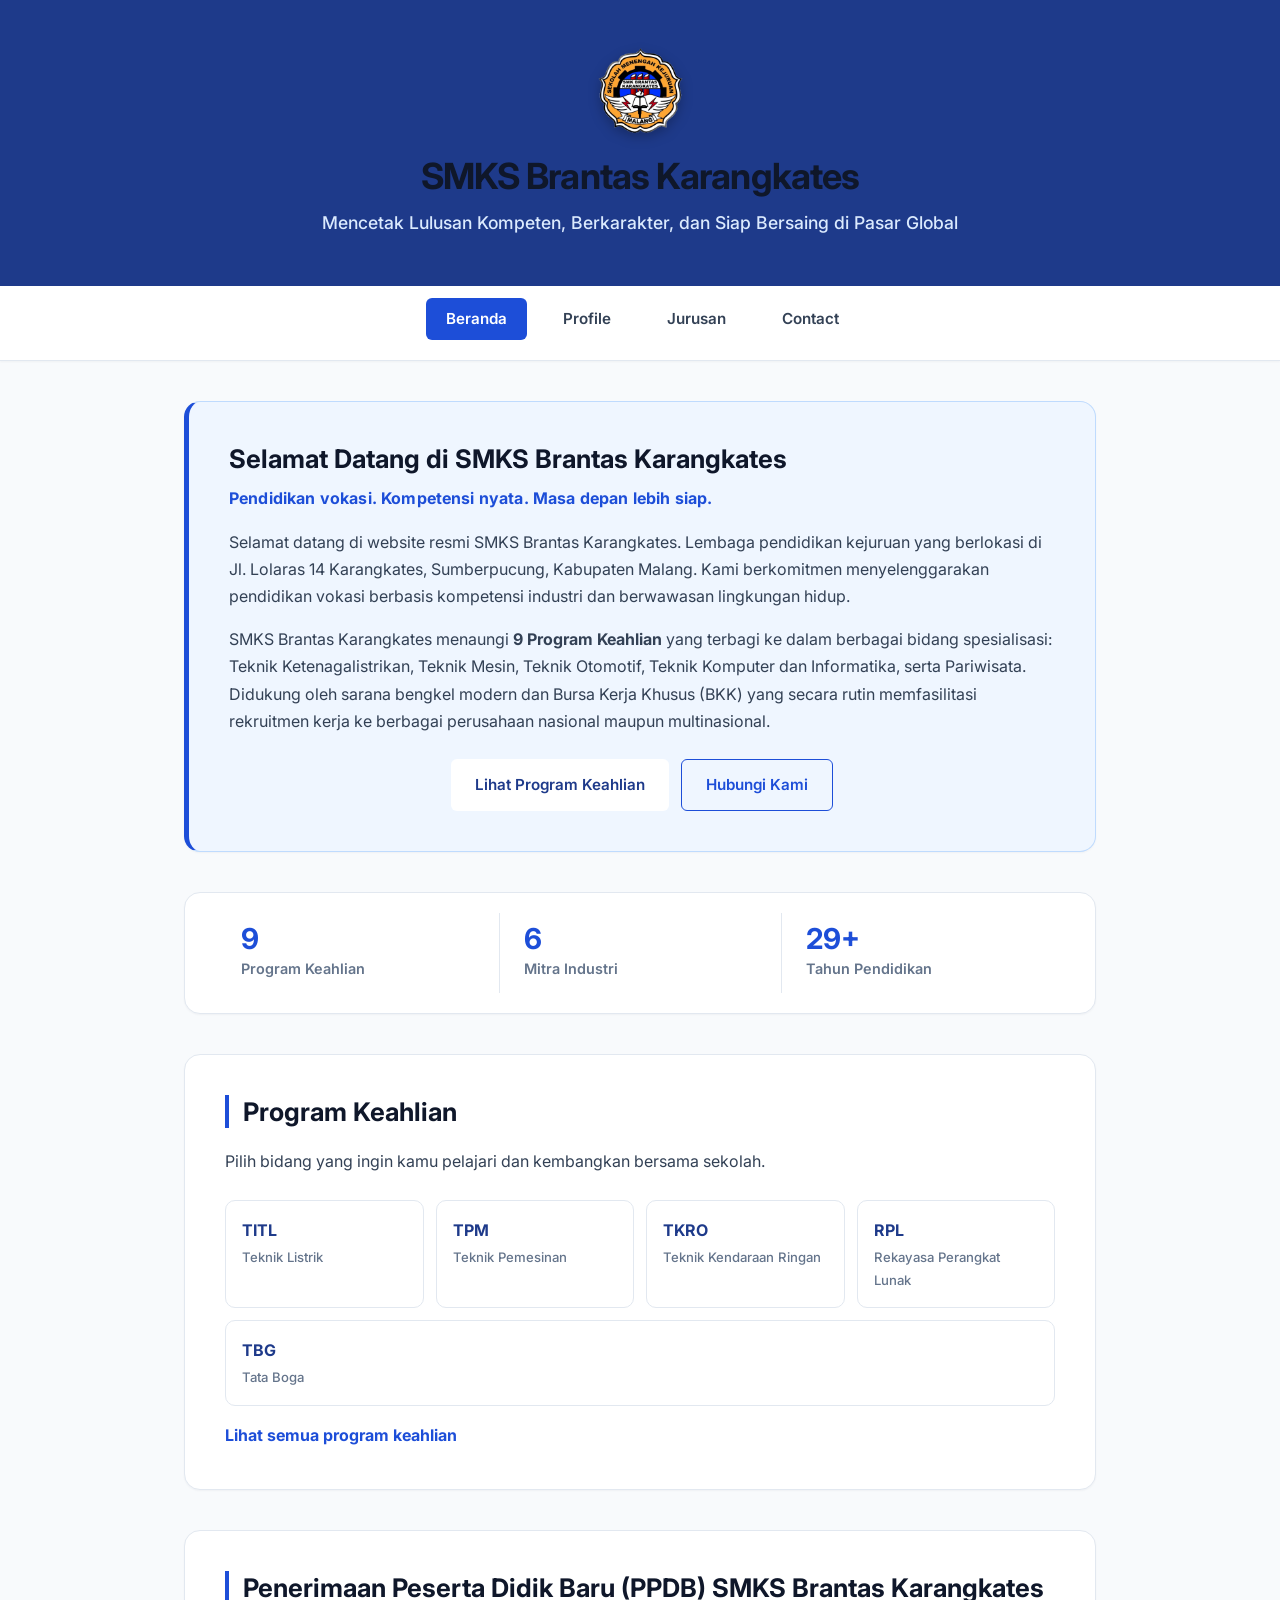
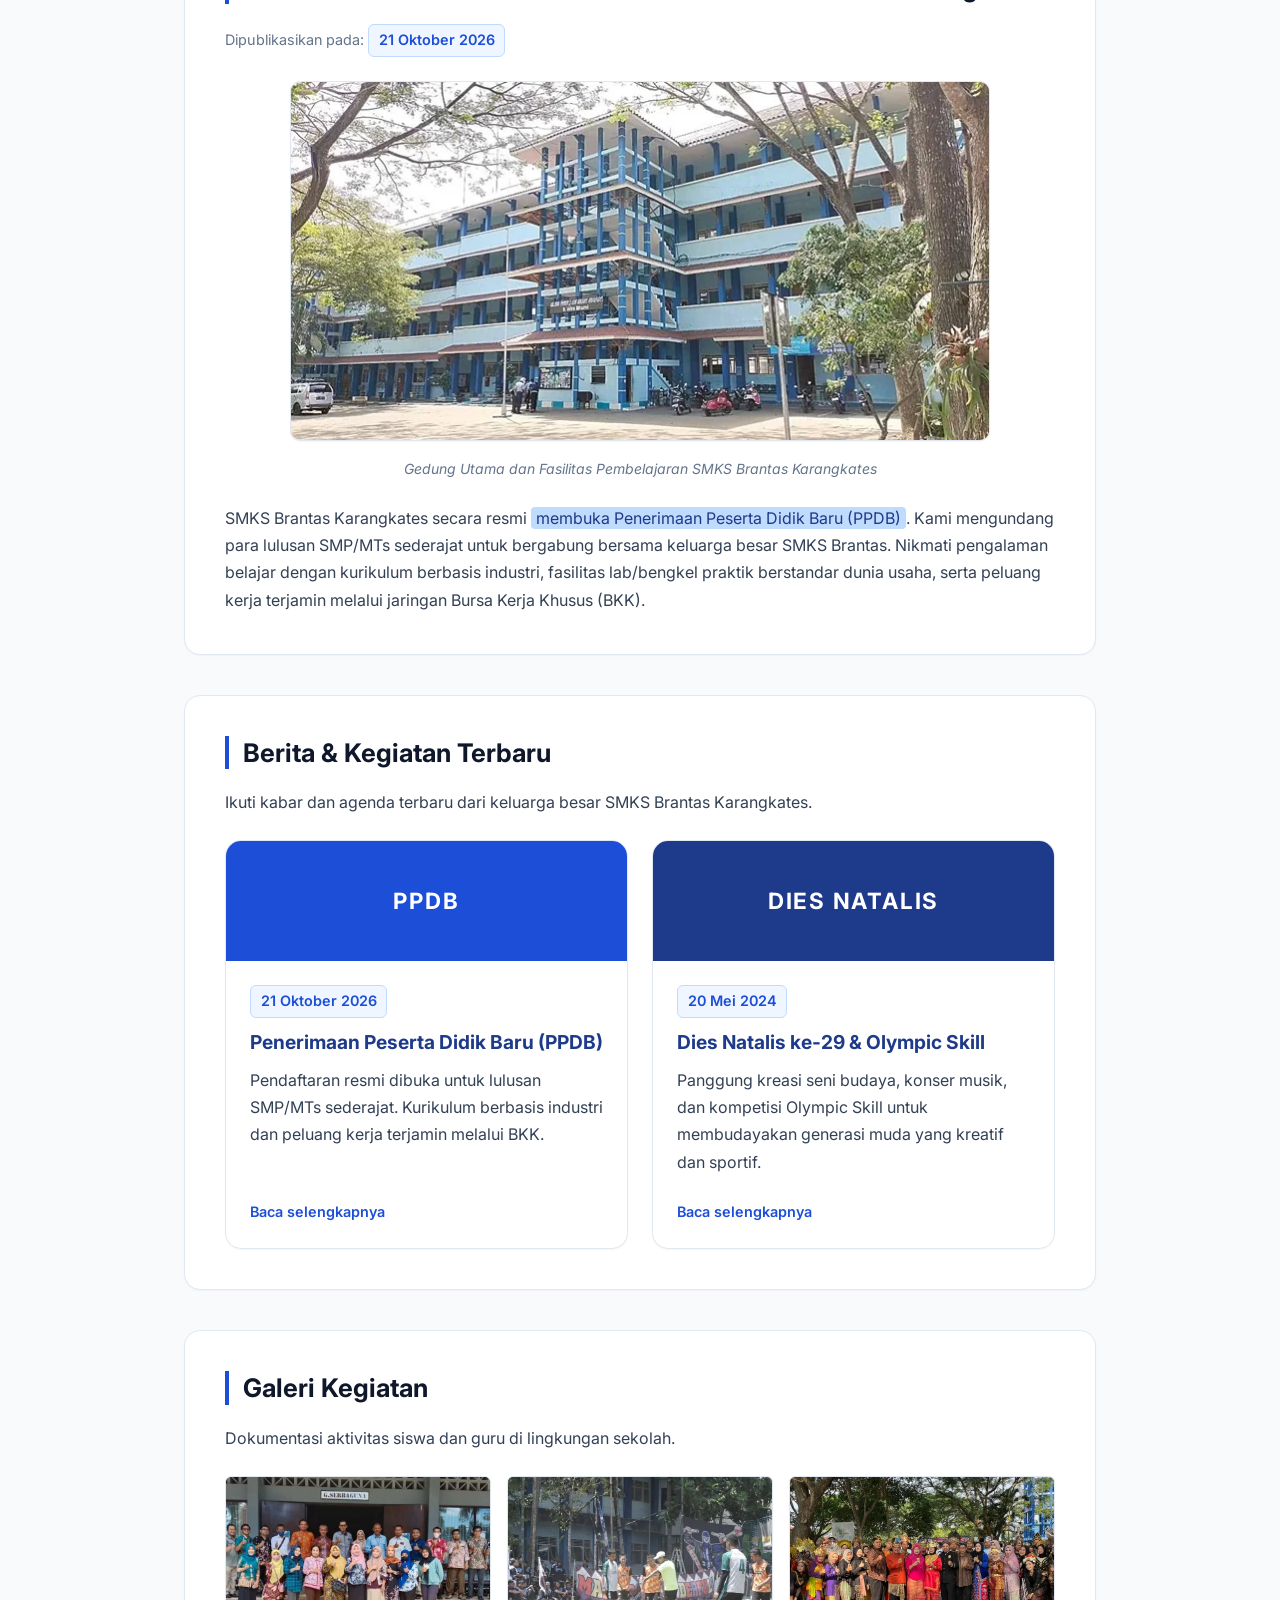
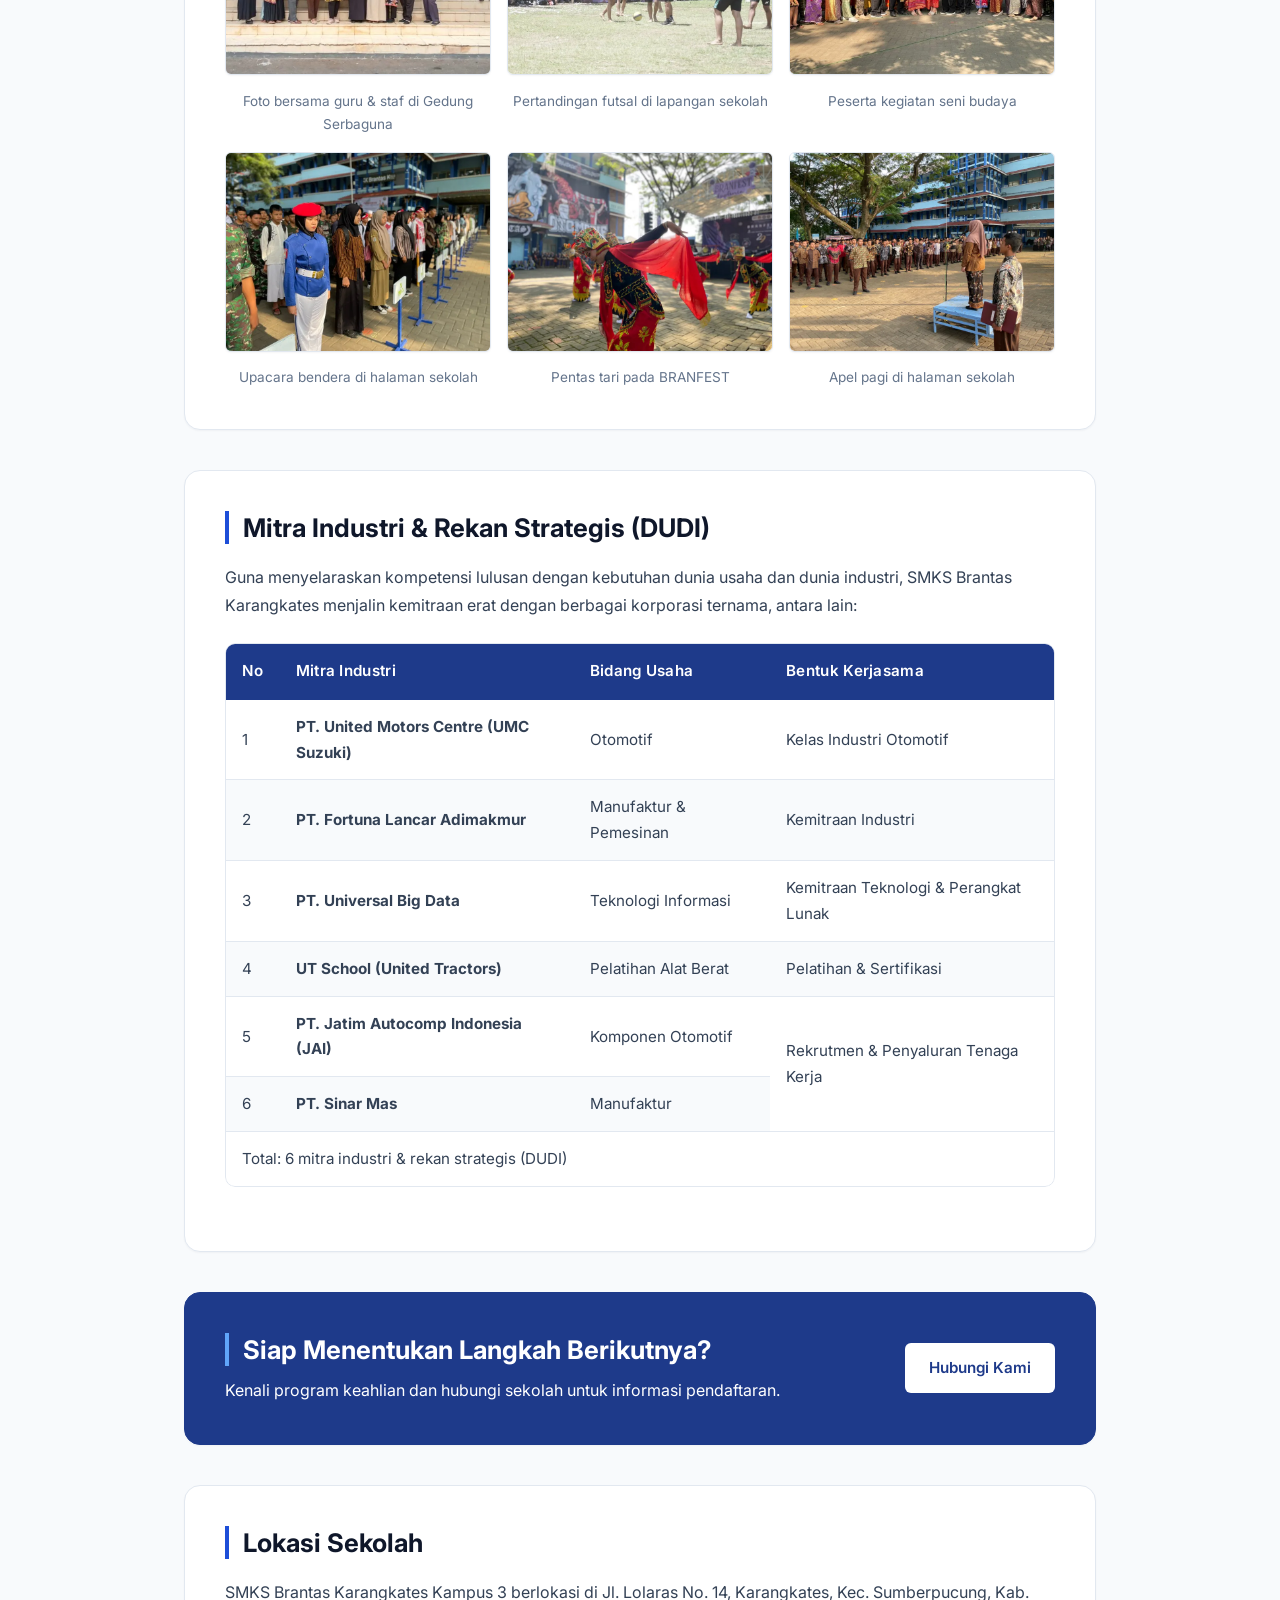
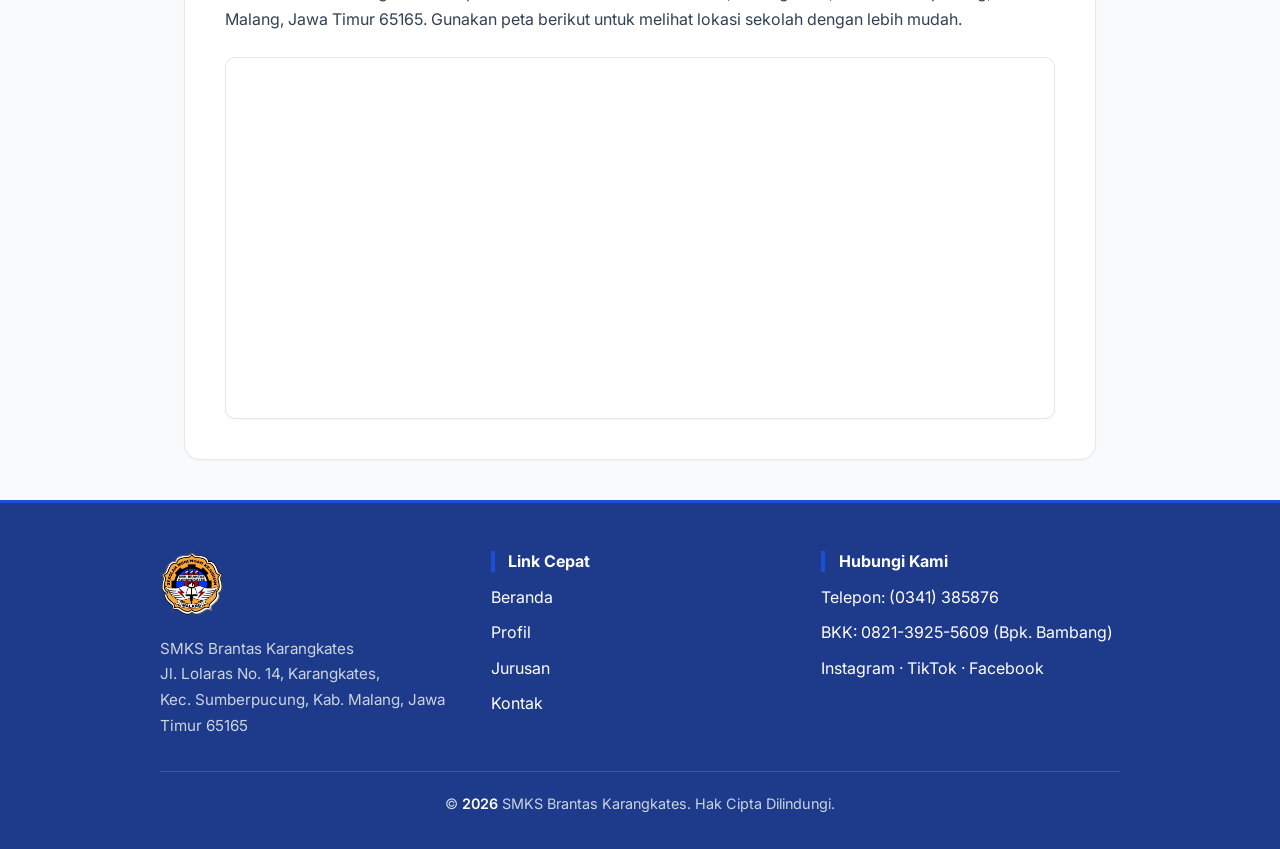
==== commit 7584b10f: "add cta" ====
--- a/index.html
+++ b/index.html
@@ -26,14 +26,47 @@
       </ul>
     </nav>
     <main id="konten-utama">
-      <section>
+      <section class="hero-panel">
         <h2>Selamat Datang di SMKS Brantas Karangkates</h2>
+        <p class="hero-kicker">Pendidikan vokasi. Kompetensi nyata. Masa depan lebih siap.</p>
         <p>
           Selamat datang di website resmi SMKS Brantas Karangkates. Lembaga pendidikan kejuruan yang berlokasi di Jl. Lolaras 14 Karangkates, Sumberpucung, Kabupaten Malang. Kami berkomitmen menyelenggarakan pendidikan vokasi berbasis kompetensi industri dan berwawasan lingkungan hidup.
         </p>
         <p>
           SMKS Brantas Karangkates menaungi <strong>9 Program Keahlian</strong> yang terbagi ke dalam berbagai bidang spesialisasi: Teknik Ketenagalistrikan, Teknik Mesin, Teknik Otomotif, Teknik Komputer dan Informatika, serta Pariwisata. Didukung oleh sarana bengkel modern dan Bursa Kerja Khusus (BKK) yang secara rutin memfasilitasi rekruitmen kerja ke berbagai perusahaan nasional maupun multinasional.
         </p>
+        <div class="cta-row">
+          <a class="btn btn-primary" href="jurusan.html">Lihat Program Keahlian</a>
+          <a class="btn btn-outline" href="kontak.html">Hubungi Kami</a>
+        </div>
+      </section>
+      <section class="stats-section" aria-label="Ringkasan sekolah">
+        <div class="stats-grid">
+          <div class="stat-item">
+            <strong>9</strong>
+            <span>Program Keahlian</span>
+          </div>
+          <div class="stat-item">
+            <strong>6</strong>
+            <span>Mitra Industri</span>
+          </div>
+          <div class="stat-item">
+            <strong>29+</strong>
+            <span>Tahun Pendidikan</span>
+          </div>
+        </div>
+      </section>
+      <section class="program-preview">
+        <h2>Program Keahlian</h2>
+        <p>Pilih bidang yang ingin kamu pelajari dan kembangkan bersama sekolah.</p>
+        <div class="program-list">
+          <a href="jurusan.html#jurusan-titl">TITL <span>Teknik Listrik</span></a>
+          <a href="jurusan.html#jurusan-tpm">TPM <span>Teknik Pemesinan</span></a>
+          <a href="jurusan.html#jurusan-tkro">TKRO <span>Teknik Kendaraan Ringan</span></a>
+          <a href="jurusan.html#jurusan-rpl">RPL <span>Rekayasa Perangkat Lunak</span></a>
+          <a href="jurusan.html#jurusan-tbg">TBG <span>Tata Boga</span></a>
+        </div>
+        <a class="text-link" href="jurusan.html">Lihat semua program keahlian</a>
       </section>
       <article>
         <h2>Penerimaan Peserta Didik Baru (PPDB) SMKS Brantas Karangkates</h2>
@@ -166,6 +199,13 @@
           </tbody>
         </table>
         </div>
+      </section>
+      <section class="contact-cta">
+        <div>
+          <h2>Siap Menentukan Langkah Berikutnya?</h2>
+          <p>Kenali program keahlian dan hubungi sekolah untuk informasi pendaftaran.</p>
+        </div>
+        <a class="btn btn-primary" href="kontak.html">Hubungi Kami</a>
       </section>
       <section class="location-section">
         <h2>Lokasi Sekolah</h2>
--- a/style/style.css
+++ b/style/style.css
@@ -63,7 +63,7 @@
     font-weight: 600;
     text-decoration: none;
     border-radius: var(--radius-sm);
-    transition: all 0.2s ease-in-out;
+    transition: transform 0.2s ease, box-shadow 0.2s ease, background-color 0.2s ease;
 }
 
 .btn-primary {
@@ -74,6 +74,7 @@
 .btn-primary:hover {
     background-color: var(--bg-blue-tint);
     transform: scale(0.98);
+    box-shadow: var(--shadow-sm);
 }
 
 .btn-secondary {
@@ -85,6 +86,7 @@
 .btn-secondary:hover {
     background-color: rgba(255, 255, 255, 0.22);
     transform: scale(0.98);
+    box-shadow: 0 4px 12px rgba(15, 23, 42, 0.12);
 }
 
 .btn:focus-visible {
@@ -187,6 +189,7 @@
 nav ul li a:hover {
     color: var(--primary-blue);
     background-color: var(--bg-blue-tint);
+    transform: translateY(-1px);
 }
 
 nav ul li a.active {
@@ -256,6 +259,138 @@
     margin-bottom: 0;
 }
 
+.hero-panel {
+    background-color: var(--bg-blue-tint);
+    border-color: var(--border-blue);
+    border-left: 5px solid var(--primary-blue);
+}
+
+.hero-panel h2 {
+    border-left: 0;
+    padding-left: 0;
+    margin-bottom: 0.65rem;
+}
+
+.hero-kicker {
+    color: var(--primary-blue);
+    font-weight: 700;
+    letter-spacing: 0.01em;
+}
+
+.stats-section {
+    padding: 1.25rem 2rem;
+    background-color: #ffffff;
+}
+
+.stats-grid {
+    display: flex;
+    flex-wrap: wrap;
+    align-items: stretch;
+}
+
+.stat-item {
+    flex: 1 1 160px;
+    display: flex;
+    flex-direction: column;
+    gap: 0.2rem;
+    padding: 0.75rem 1.5rem;
+    border-left: 1px solid var(--border-color);
+}
+
+.stat-item:first-child {
+    border-left: 0;
+}
+
+.stat-item strong {
+    color: var(--primary-blue);
+    font-size: 1.8rem;
+    line-height: 1;
+}
+
+.stat-item span {
+    color: var(--text-muted);
+    font-size: 0.9rem;
+    font-weight: 600;
+}
+
+.program-preview {
+    background-color: #ffffff;
+}
+
+.program-list {
+    display: flex;
+    flex-wrap: wrap;
+    gap: 0.75rem;
+    margin: 1.5rem 0 1rem;
+}
+
+.program-list a {
+    flex: 1 1 180px;
+    display: flex;
+    flex-direction: column;
+    gap: 0.15rem;
+    min-height: 74px;
+    padding: 1rem;
+    color: var(--primary-dark);
+    border: 1px solid var(--border-color);
+    border-radius: var(--radius-md);
+    text-decoration: none;
+    font-weight: 700;
+    transition: transform 0.2s ease, border-color 0.2s ease, box-shadow 0.2s ease;
+}
+
+.program-list a span {
+    color: var(--text-muted);
+    font-size: 0.82rem;
+    font-weight: 500;
+}
+
+.program-list a:hover {
+    border-color: var(--primary-light);
+    box-shadow: var(--shadow-sm);
+    transform: translateY(-2px);
+}
+
+.text-link {
+    color: var(--primary-blue);
+    font-weight: 700;
+    text-decoration: none;
+}
+
+.text-link:hover {
+    text-decoration: underline;
+}
+
+.contact-cta {
+    display: flex;
+    align-items: center;
+    justify-content: space-between;
+    gap: 1.5rem;
+    background-color: var(--primary-dark);
+    border-color: var(--primary-dark);
+}
+
+.contact-cta h2,
+.contact-cta p {
+    color: #ffffff;
+}
+
+.contact-cta h2 {
+    margin-bottom: 0.65rem;
+    border-left-color: var(--accent-sky);
+}
+
+.btn-outline {
+    color: var(--primary-blue);
+    border: 1px solid var(--primary-blue);
+    background-color: transparent;
+}
+
+.btn-outline:hover {
+    color: #ffffff;
+    background-color: var(--primary-blue);
+}
+
 /* Jurusan: Jump Nav & Grid Kartu */
 .jump-nav {
     display: flex;
@@ -280,6 +415,8 @@
 .jump-nav a:hover {
     color: #ffffff;
     background-color: var(--primary-blue);
+    transform: translateY(-1px);
+    box-shadow: var(--shadow-sm);
 }
 
 .jump-nav a:focus-visible {
@@ -331,6 +468,7 @@
 
 .galeri-grid figure:hover {
     transform: translateY(-2px);
+    filter: brightness(1.02);
 }
 
 .galeri-grid img {
@@ -577,6 +715,12 @@
     border: 1px solid var(--border-color);
     border-radius: var(--radius-md);
     box-shadow: var(--shadow-sm);
+    transition: border-color 0.2s ease, box-shadow 0.2s ease;
+}
+
+.location-map:hover {
+    border-color: var(--border-blue);
+    box-shadow: var(--shadow-md);
 }
 
 .location-map iframe {
@@ -627,6 +771,10 @@
 
 table tbody tr:nth-child(even) {
     background-color: #f8fafc;
+}
+
+table tbody tr {
+    transition: background-color 0.15s ease;
 }
 
 table tbody tr:hover {
@@ -846,6 +994,30 @@
         text-align: center;
     }
 
+    .stats-section {
+        padding: 1rem 1.25rem;
+    }
+
+    .stat-item {
+        flex-basis: 100%;
+        padding: 0.75rem 0;
+        border-left: 0;
+        border-bottom: 1px solid var(--border-color);
+    }
+
+    .stat-item:last-child {
+        border-bottom: 0;
+    }
+
+    .contact-cta {
+        align-items: flex-start;
+        flex-direction: column;
+    }
+
+    .contact-cta .btn {
+        width: 100%;
+    }
+
     .footer-grid {
         flex-direction: column;
         gap: 1.5rem;
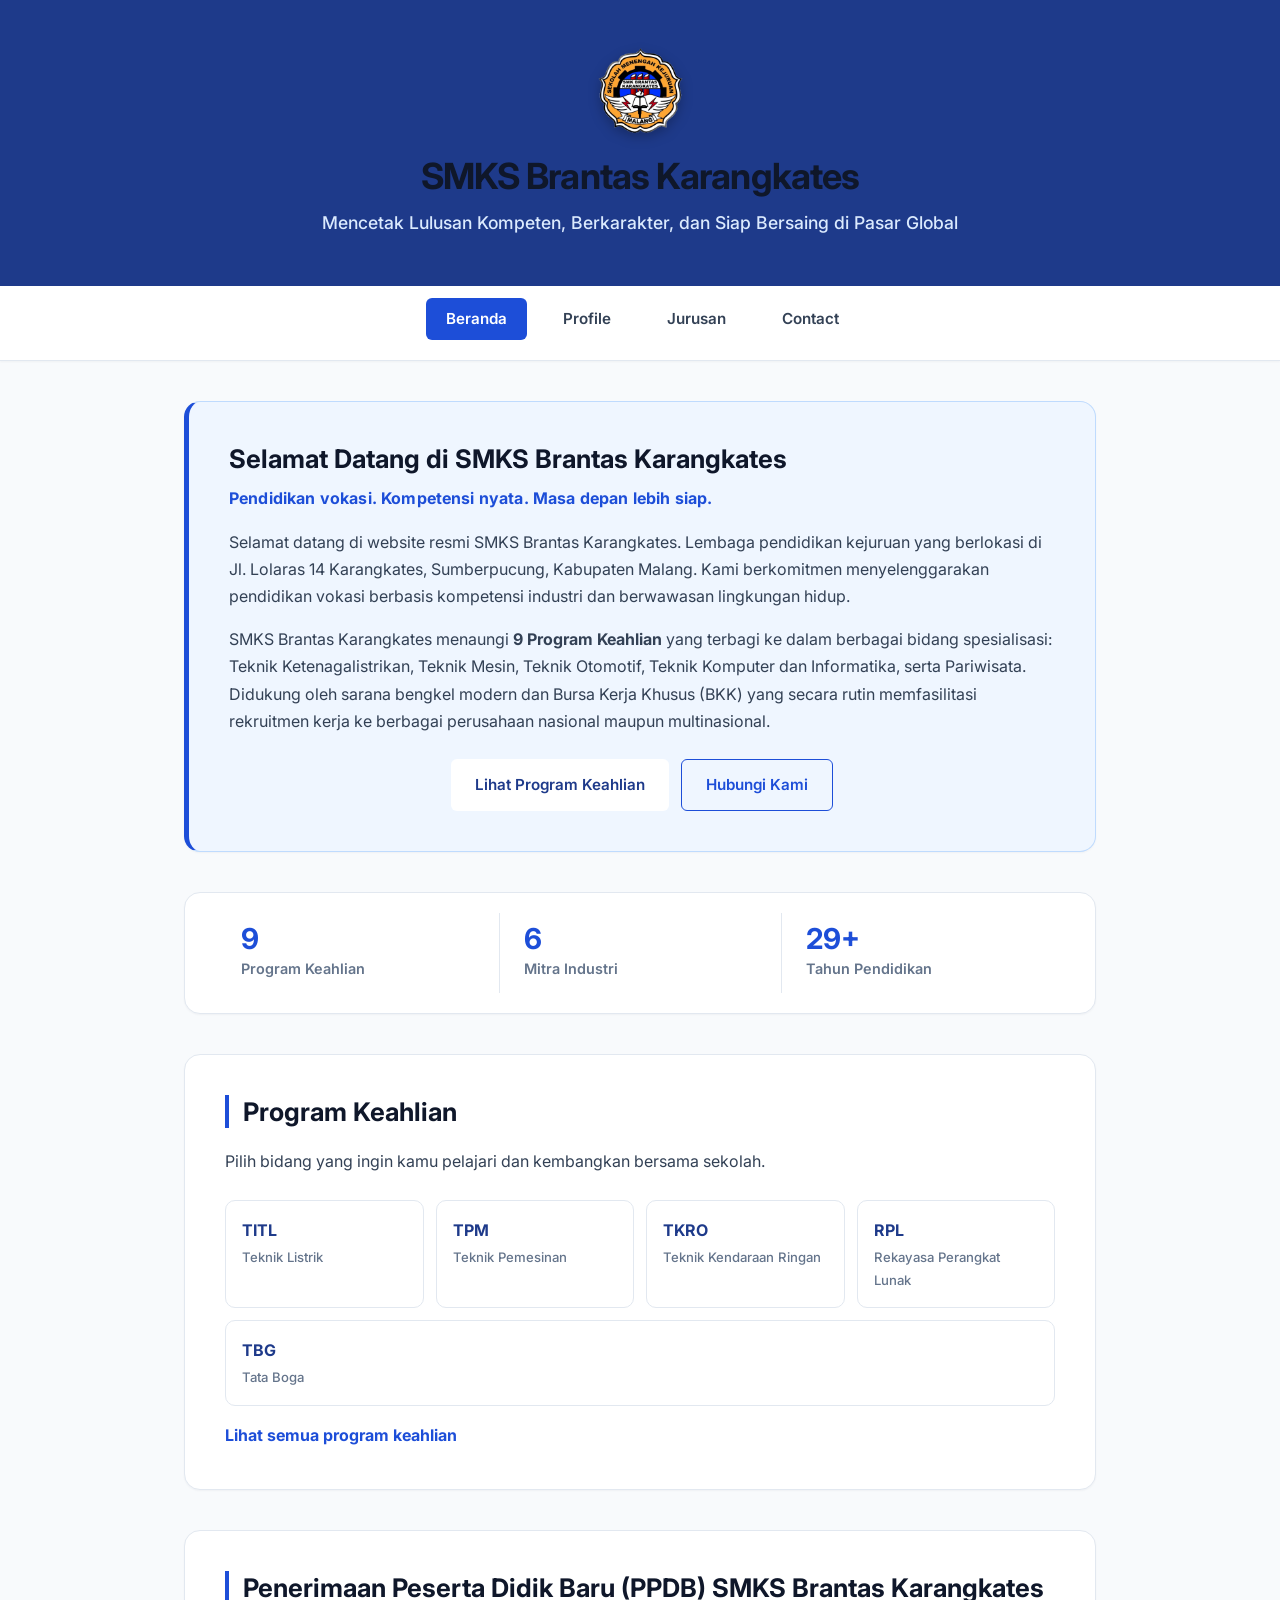
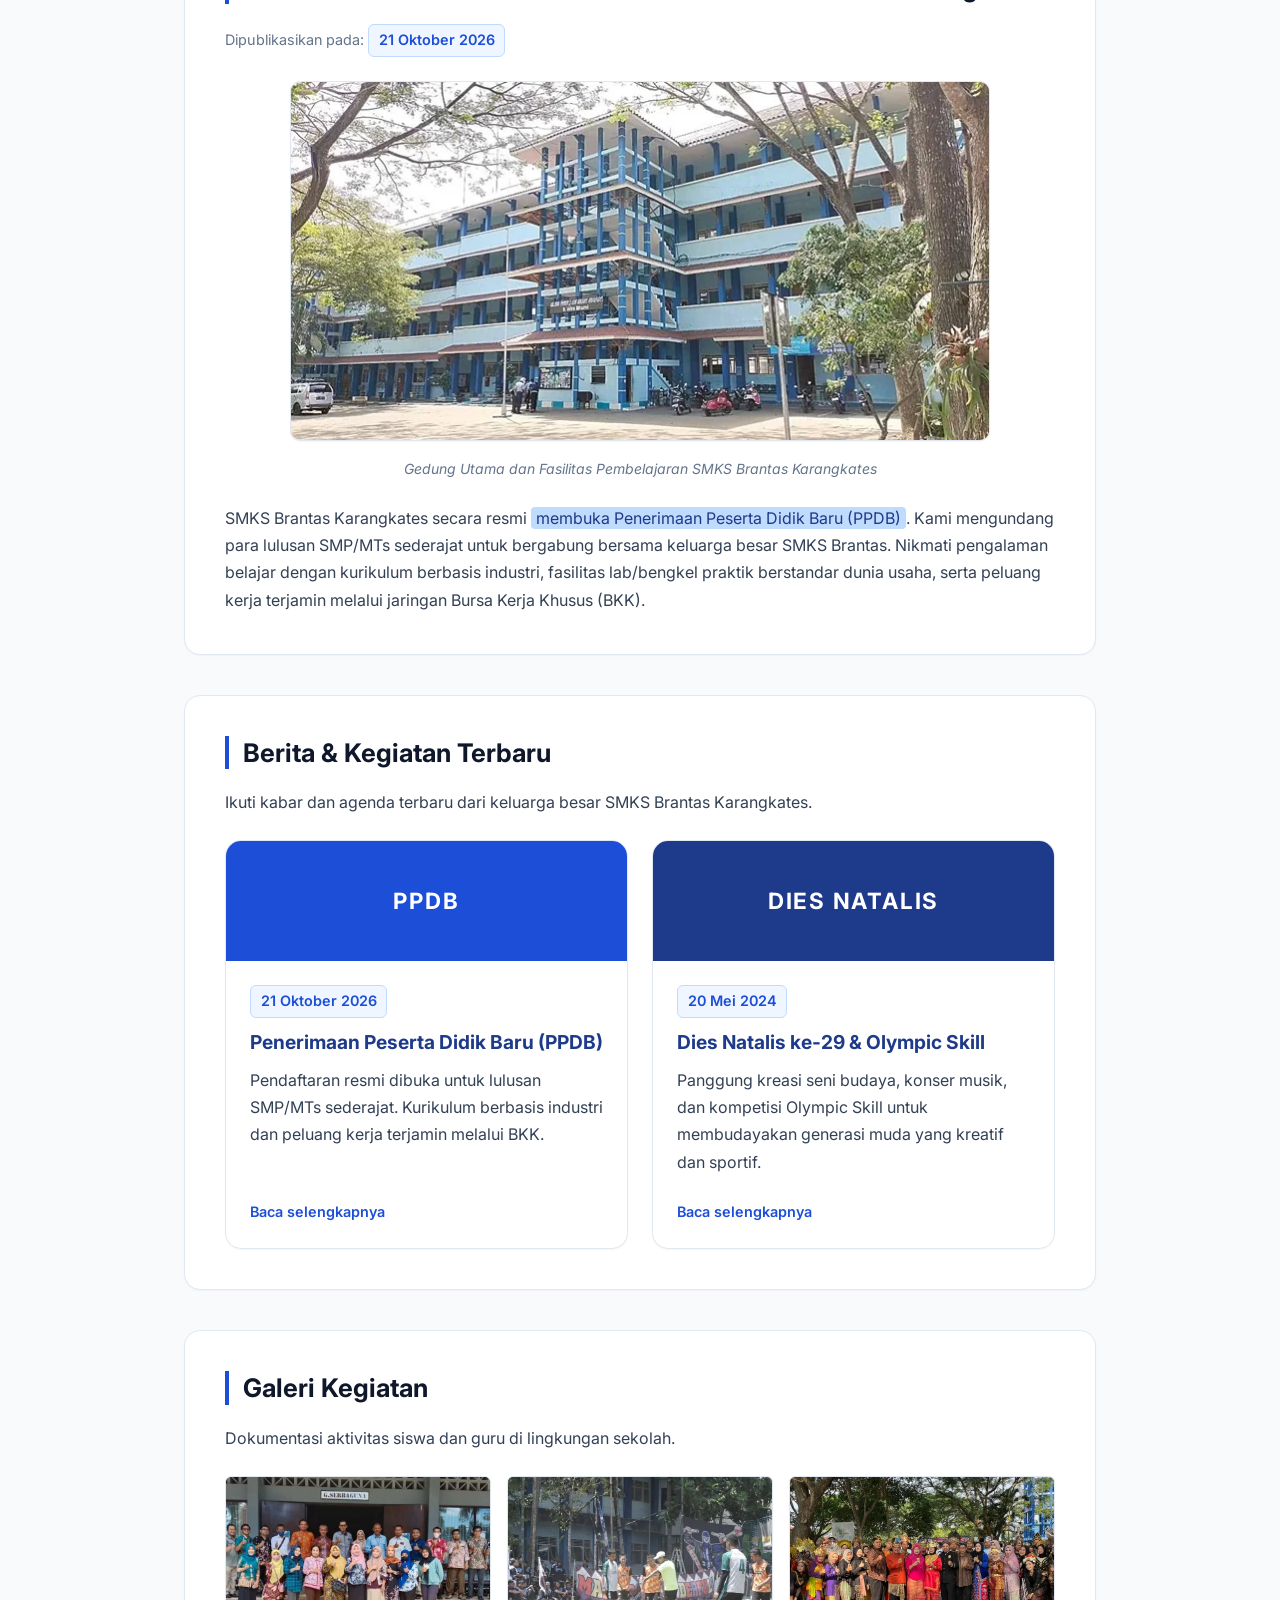
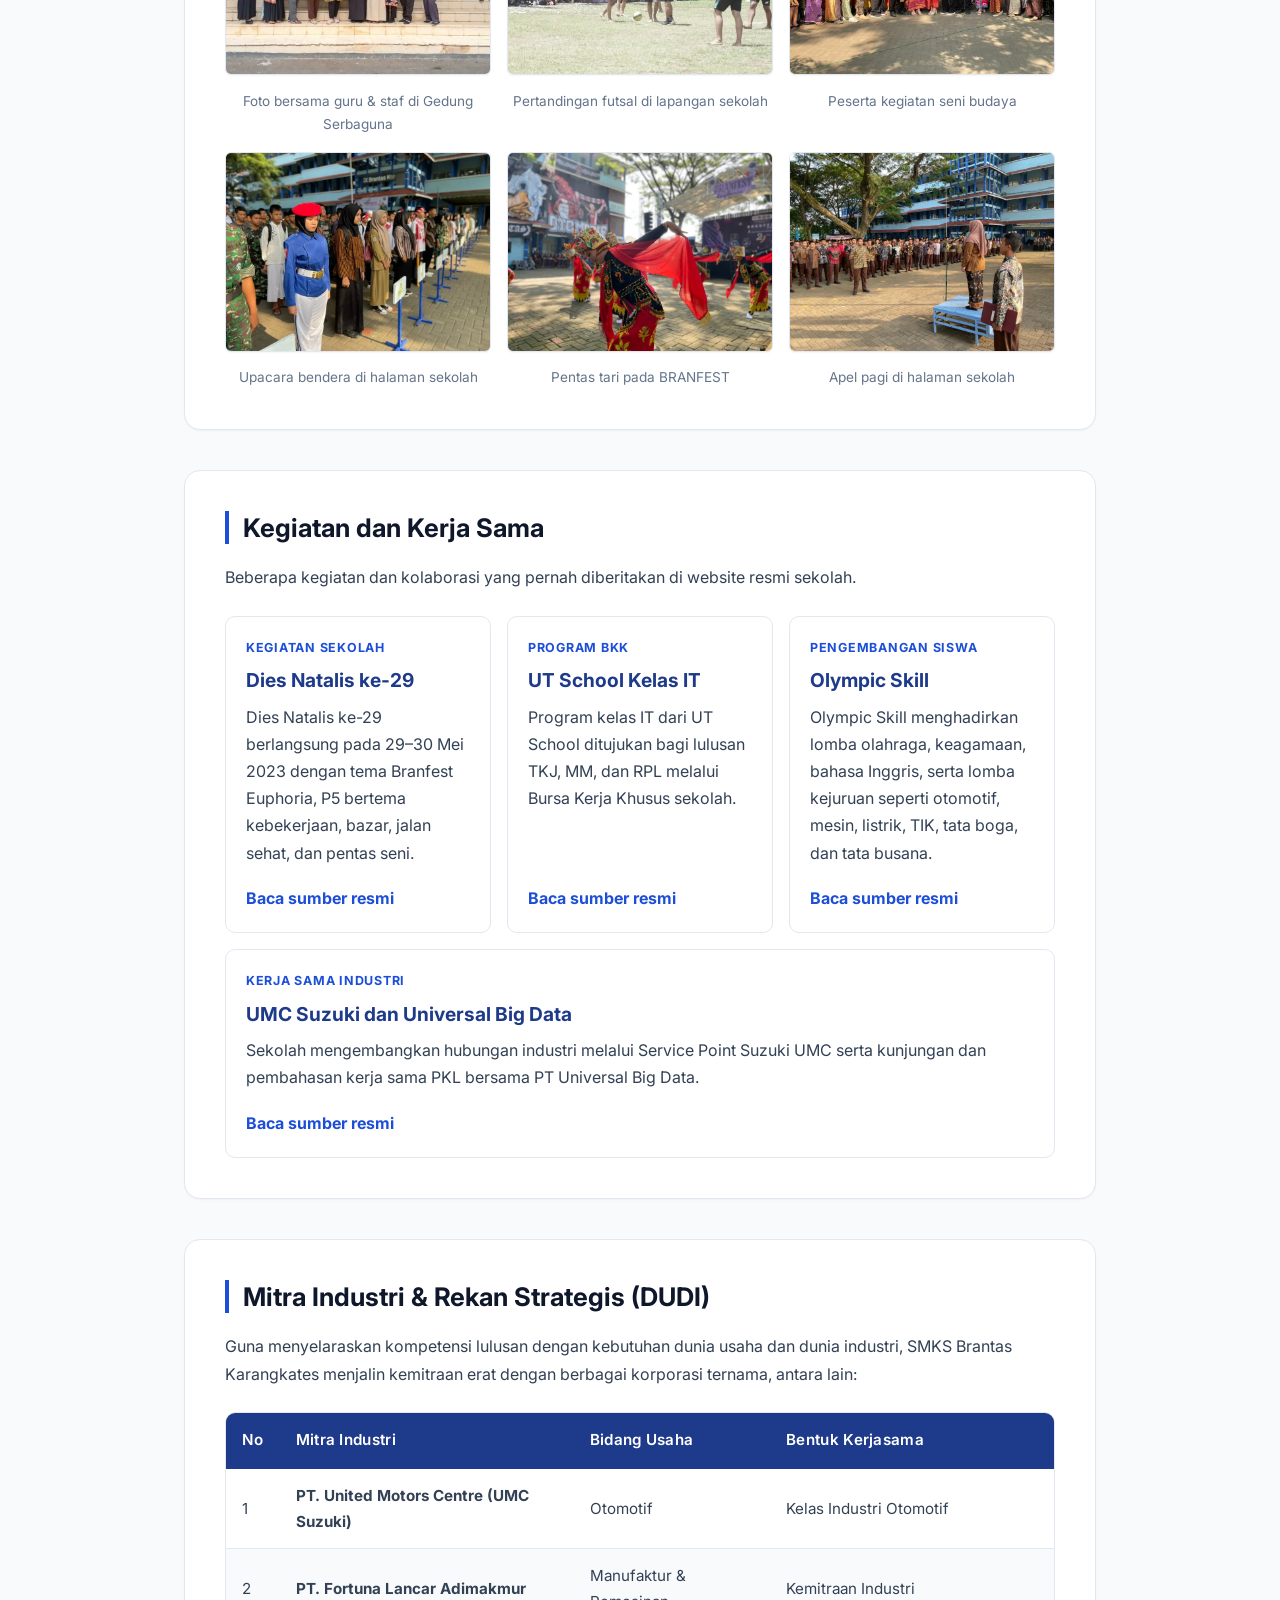
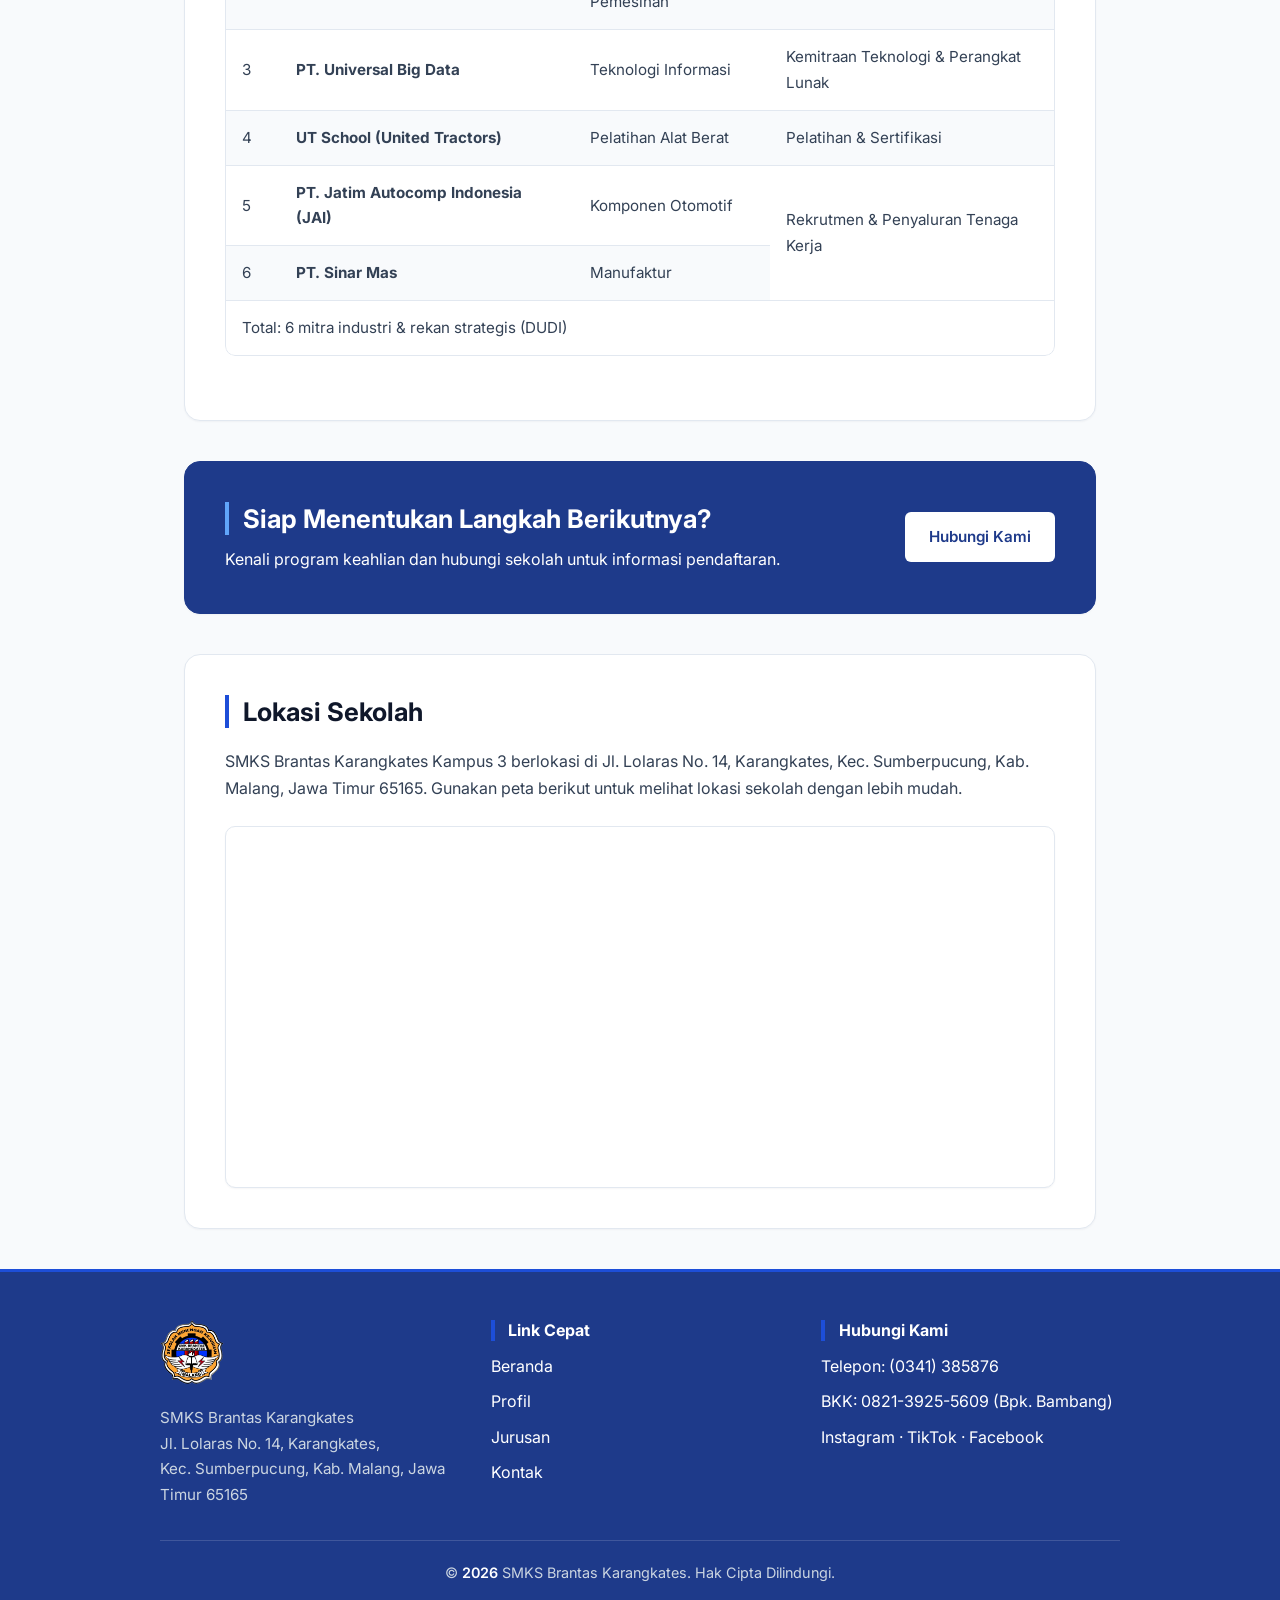
==== commit c8eb7637: "penambahan informasi" ====
--- a/index.html
+++ b/index.html
@@ -142,6 +142,36 @@
           </figure>
         </div>
       </section>
+      <section class="activity-partnerships">
+        <h2>Kegiatan dan Kerja Sama</h2>
+        <p>Beberapa kegiatan dan kolaborasi yang pernah diberitakan di website resmi sekolah.</p>
+        <div class="activity-grid">
+          <article class="activity-card">
+            <p class="activity-label">Kegiatan Sekolah</p>
+            <h3>Dies Natalis ke-29</h3>
+            <p>Dies Natalis ke-29 berlangsung pada 29–30 Mei 2023 dengan tema Branfest Euphoria, P5 bertema kebekerjaan, bazar, jalan sehat, dan pentas seni.</p>
+            <a class="text-link" href="https://smkbrantaskarangkates.sch.id/informasi/undang-fake-dopp-dalam-dies-natalis-ke-29-smks-brantas-karangkates/" target="_blank" rel="noopener">Baca sumber resmi<span class="visually-hidden"> tentang Dies Natalis ke-29</span></a>
+          </article>
+          <article class="activity-card">
+            <p class="activity-label">Program BKK</p>
+            <h3>UT School Kelas IT</h3>
+            <p>Program kelas IT dari UT School ditujukan bagi lulusan TKJ, MM, dan RPL melalui Bursa Kerja Khusus sekolah.</p>
+            <a class="text-link" href="https://smkbrantaskarangkates.sch.id/bursa-kerja-khusus/ut-school-program-kelas-it/" target="_blank" rel="noopener">Baca sumber resmi<span class="visually-hidden"> tentang UT School Kelas IT</span></a>
+          </article>
+          <article class="activity-card">
+            <p class="activity-label">Pengembangan Siswa</p>
+            <h3>Olympic Skill</h3>
+            <p>Olympic Skill menghadirkan lomba olahraga, keagamaan, bahasa Inggris, serta lomba kejuruan seperti otomotif, mesin, listrik, TIK, tata boga, dan tata busana.</p>
+            <a class="text-link" href="https://smkbrantaskarangkates.sch.id/kesiswaan/olympic-skill-smk-brantas-karangkates/" target="_blank" rel="noopener">Baca sumber resmi<span class="visually-hidden"> tentang Olympic Skill</span></a>
+          </article>
+          <article class="activity-card">
+            <p class="activity-label">Kerja Sama Industri</p>
+            <h3>UMC Suzuki dan Universal Big Data</h3>
+            <p>Sekolah mengembangkan hubungan industri melalui Service Point Suzuki UMC serta kunjungan dan pembahasan kerja sama PKL bersama PT Universal Big Data.</p>
+            <a class="text-link" href="https://smkbrantaskarangkates.sch.id/mou/kunjungan-industri-ke-pt-universal-big-data/" target="_blank" rel="noopener">Baca sumber resmi<span class="visually-hidden"> tentang kerja sama industri</span></a>
+          </article>
+        </div>
+      </section>
       <section>
         <h2>Mitra Industri & Rekan Strategis (DUDI)</h2>
         <p>
--- a/style/style.css
+++ b/style/style.css
@@ -361,6 +361,51 @@
     text-decoration: underline;
 }
 
+.activity-grid {
+    display: flex;
+    flex-wrap: wrap;
+    align-items: stretch;
+    gap: 1rem;
+    margin-top: 1.5rem;
+}
+
+.activity-card {
+    flex: 1 1 260px;
+    min-width: 0;
+    display: flex;
+    flex-direction: column;
+    gap: 0.65rem;
+    padding: 1.25rem;
+    border: 1px solid var(--border-color);
+    border-radius: var(--radius-md);
+    box-shadow: none;
+    transition: transform 0.2s ease, border-color 0.2s ease, box-shadow 0.2s ease;
+}
+
+.activity-card:hover {
+    border-color: var(--border-blue);
+    box-shadow: var(--shadow-md);
+    transform: translateY(-2px);
+}
+
+.activity-card h3,
+.activity-card p {
+    margin: 0;
+}
+
+.activity-card .text-link {
+    margin-top: auto;
+    padding-top: 0.5rem;
+}
+
+.activity-label {
+    color: var(--primary-blue) !important;
+    font-size: 0.78rem;
+    font-weight: 700;
+    letter-spacing: 0.06em;
+    text-transform: uppercase;
+}
+
 .contact-cta {
     display: flex;
     align-items: center;
@@ -1018,6 +1063,10 @@
         width: 100%;
     }
 
+    .activity-grid {
+        flex-direction: column;
+    }
+
     .footer-grid {
         flex-direction: column;
         gap: 1.5rem;
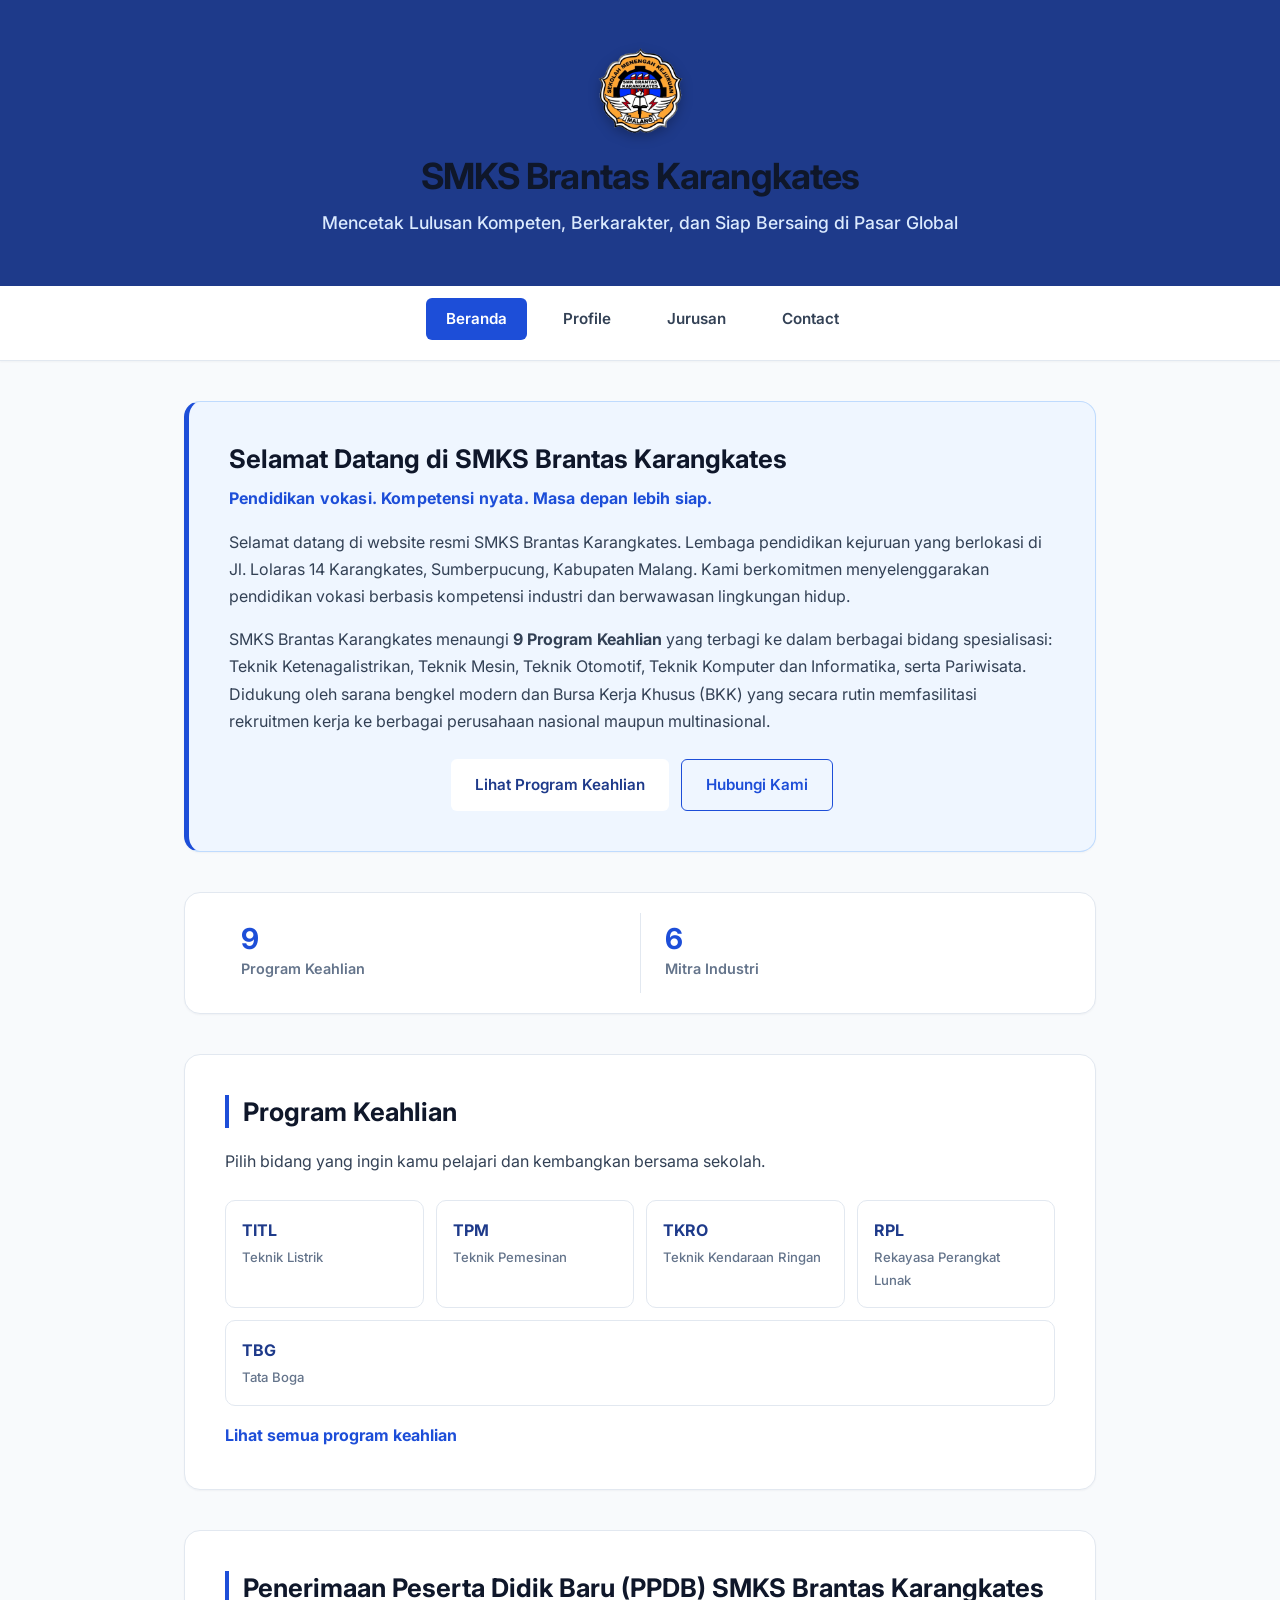
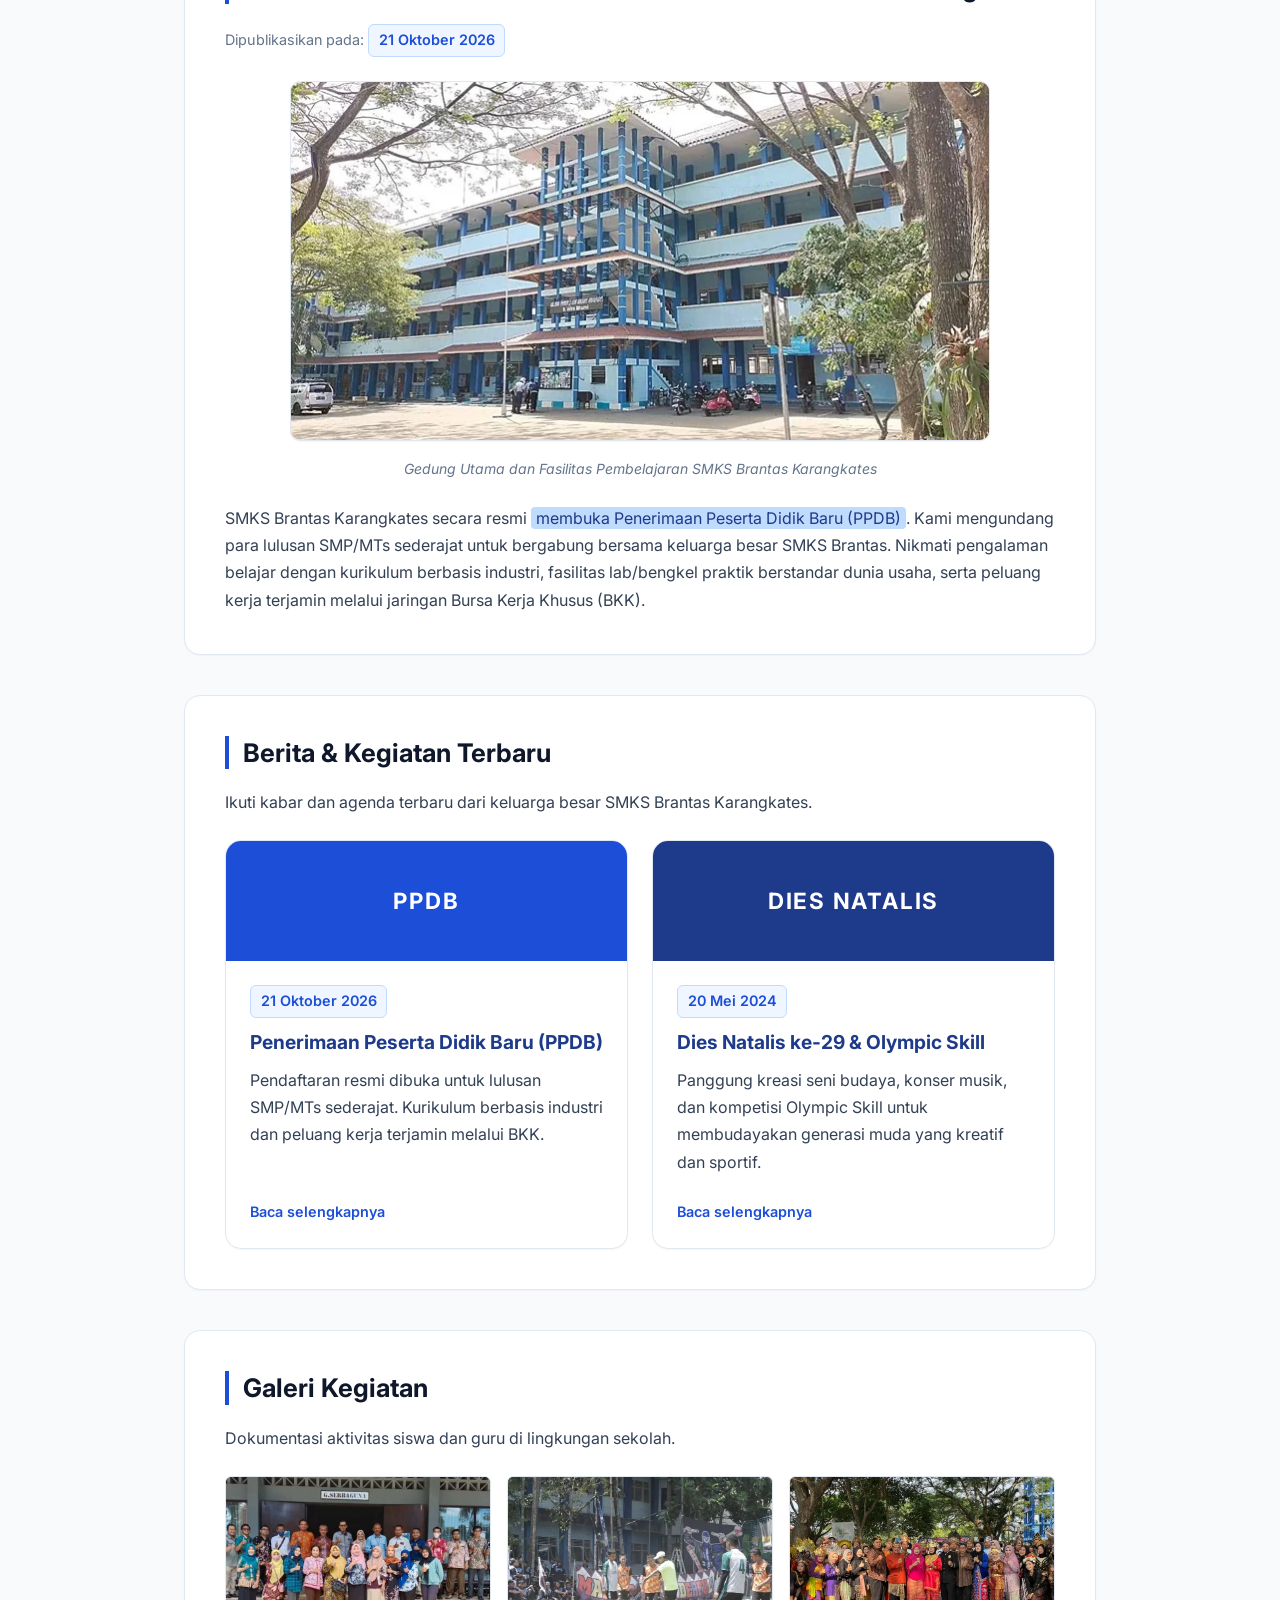
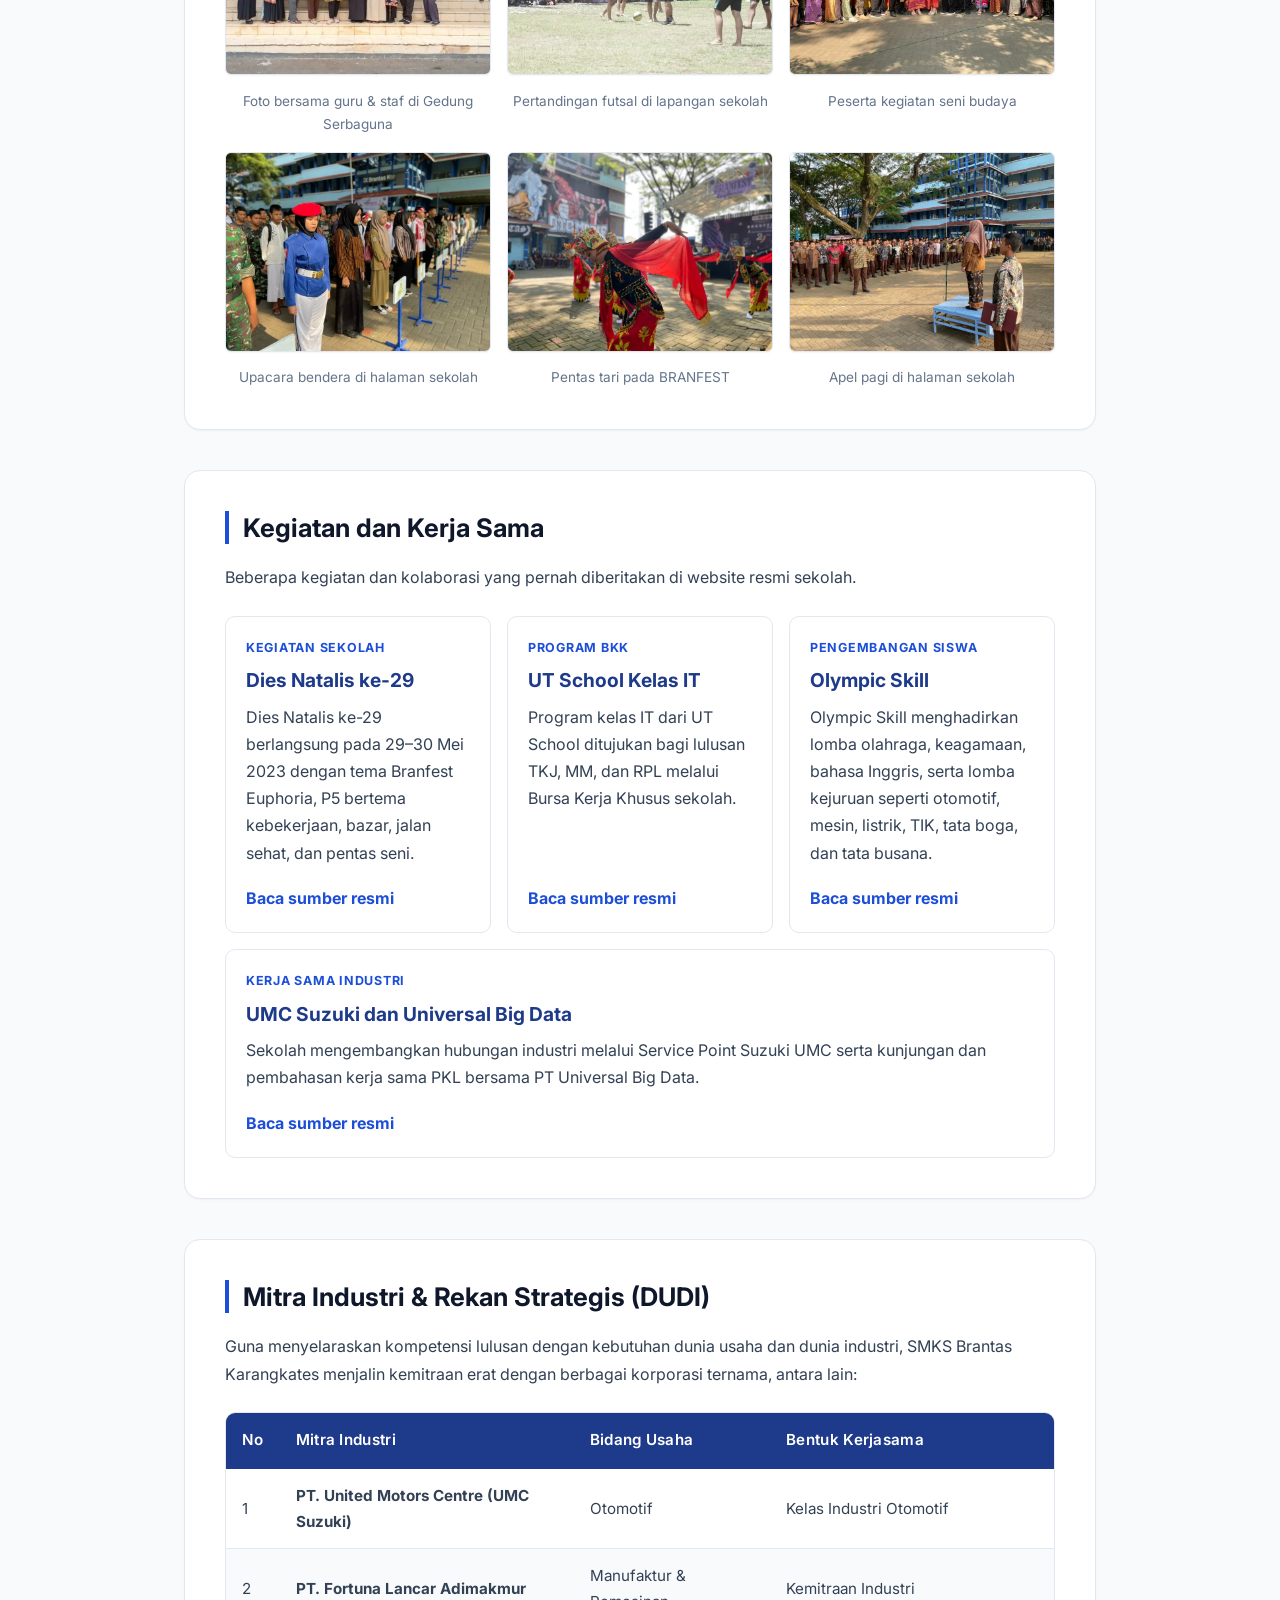
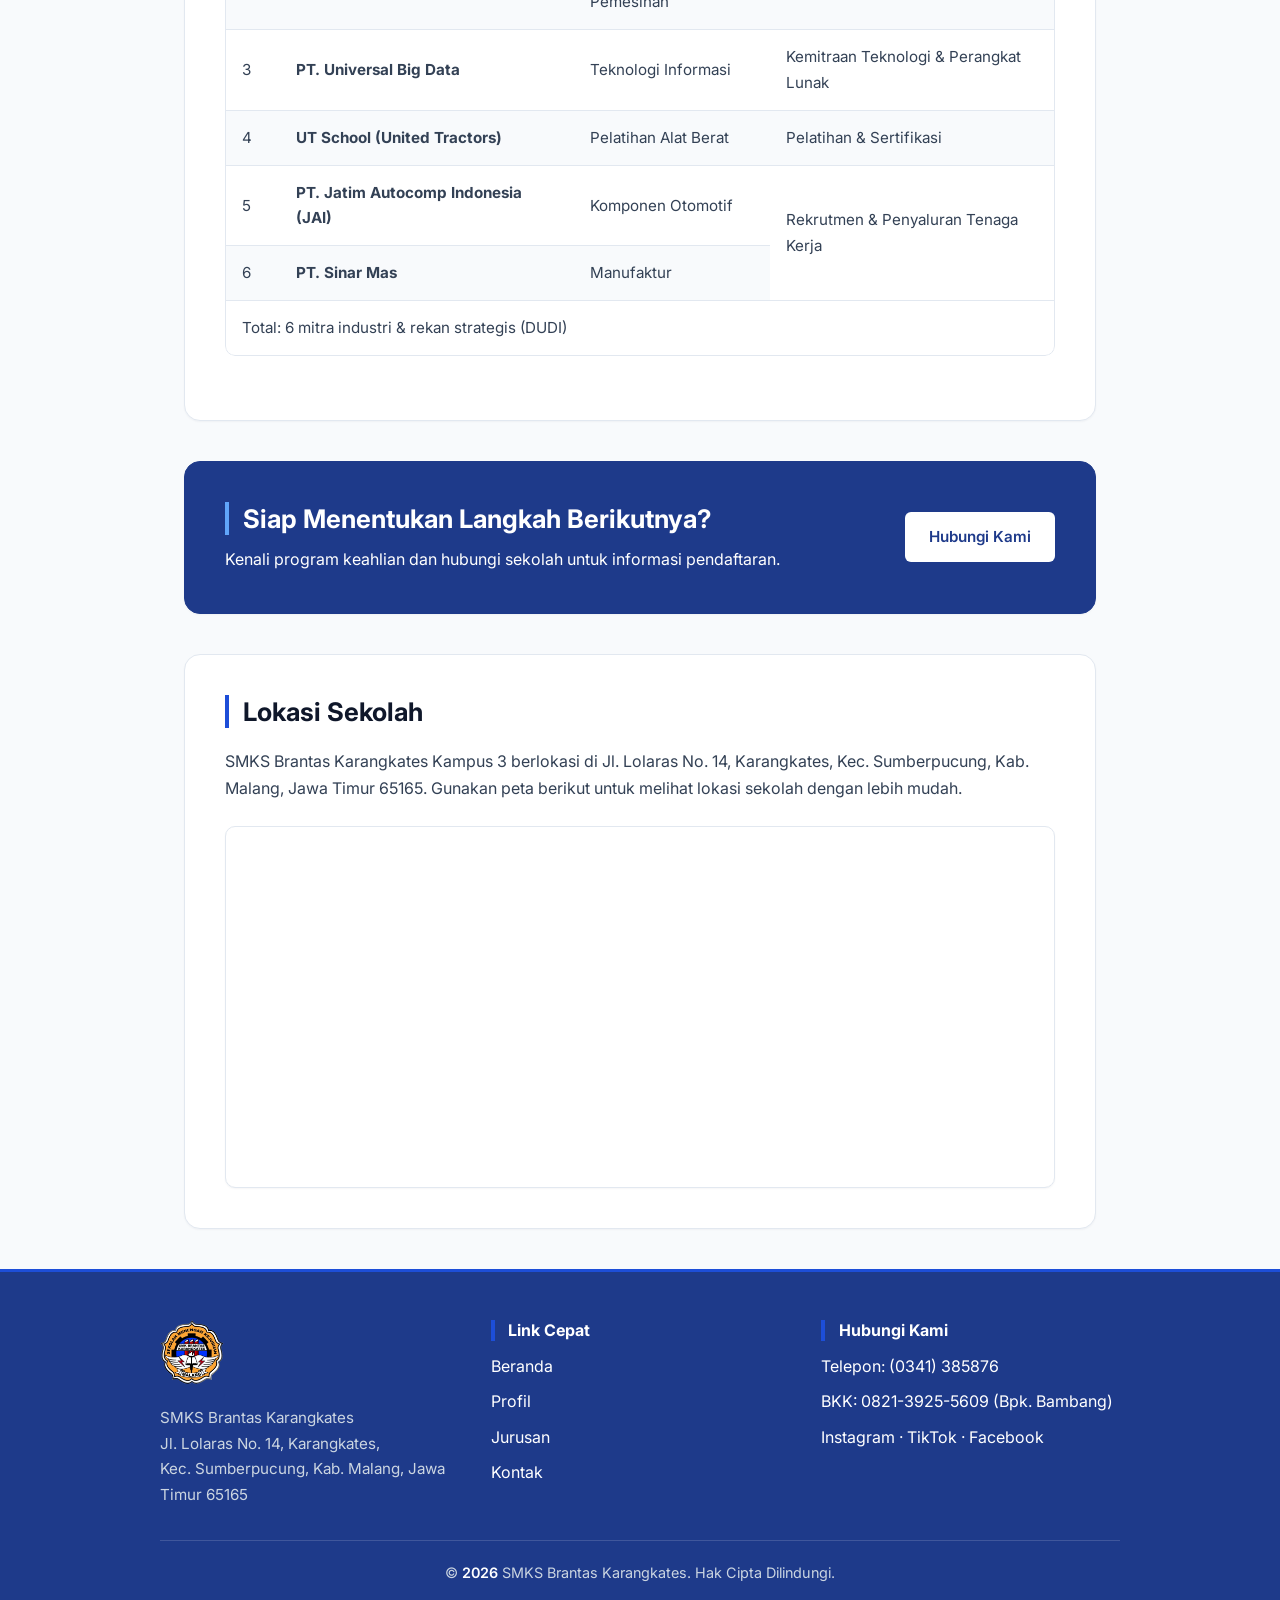
==== commit 211cbba9: "nambah info lagi" ====
--- a/index.html
+++ b/index.html
@@ -50,10 +50,6 @@
             <strong>6</strong>
             <span>Mitra Industri</span>
           </div>
-          <div class="stat-item">
-            <strong>29+</strong>
-            <span>Tahun Pendidikan</span>
-          </div>
         </div>
       </section>
       <section class="program-preview">
